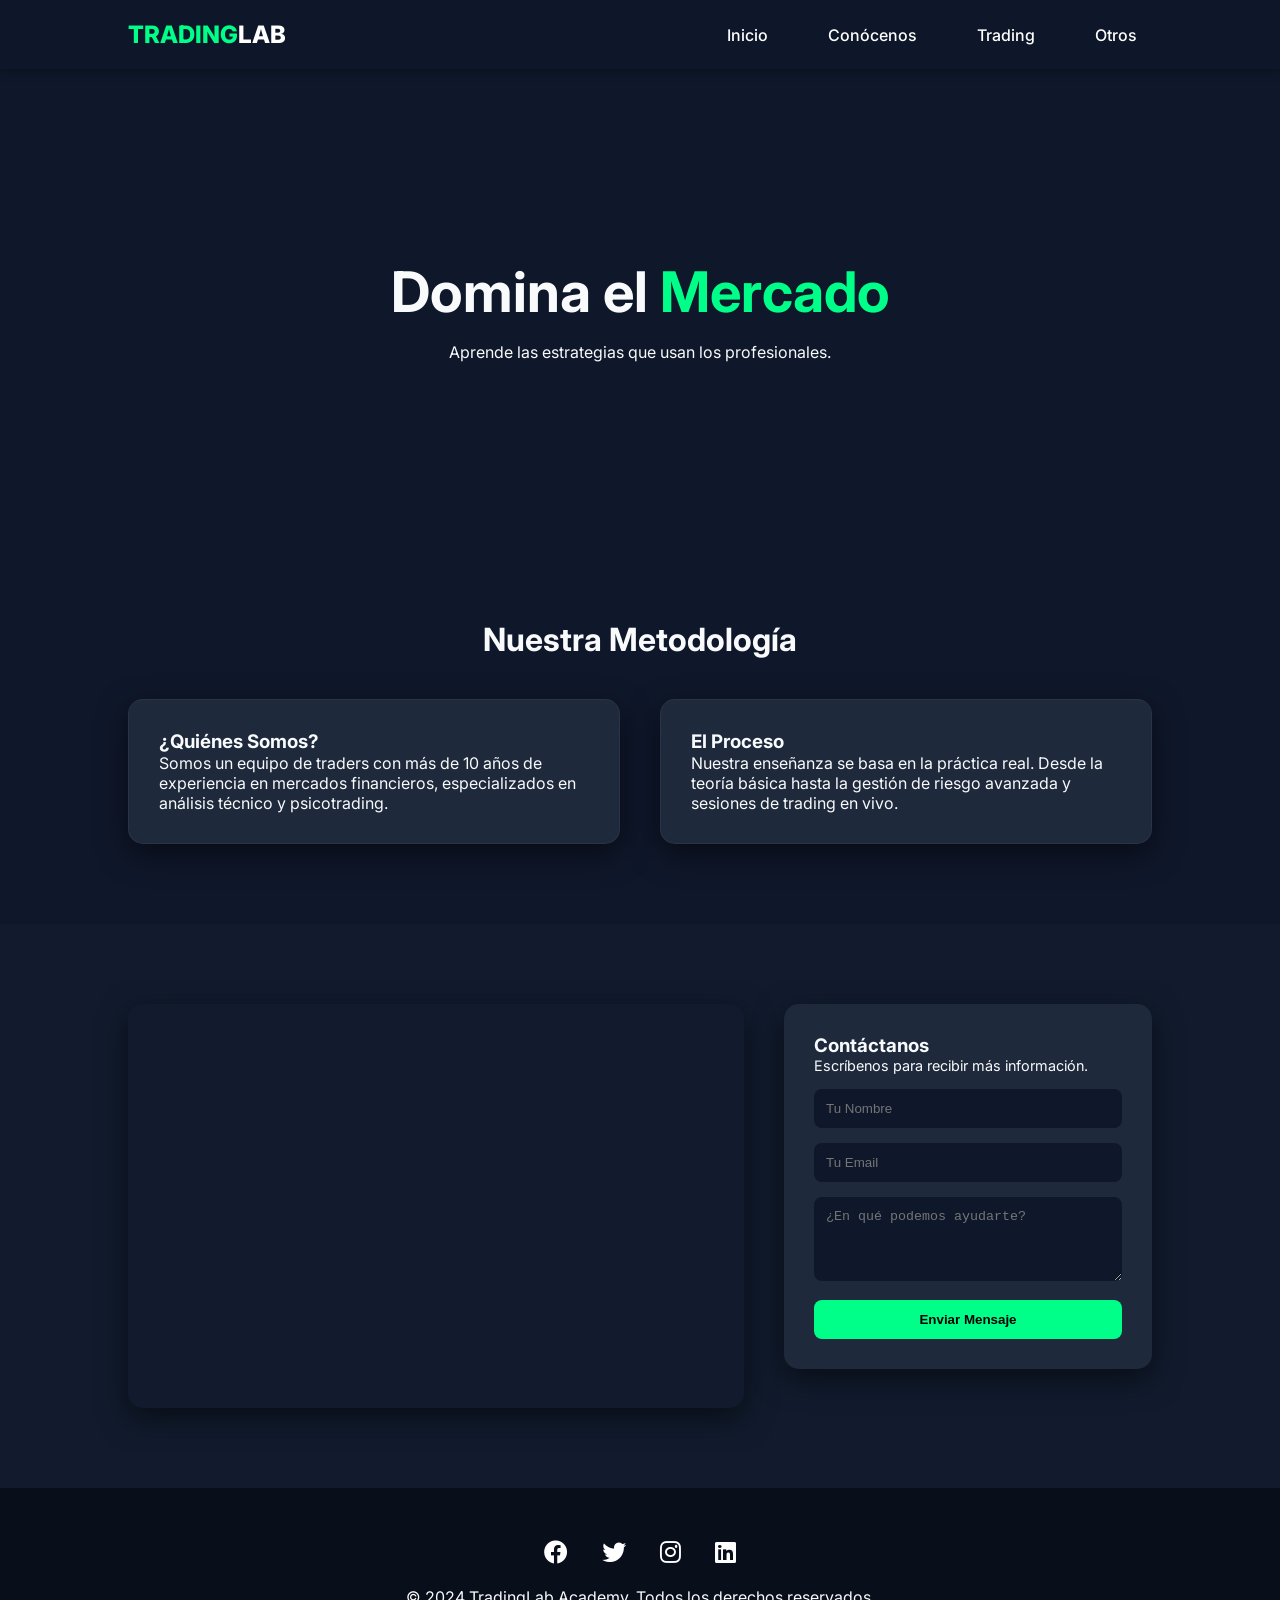
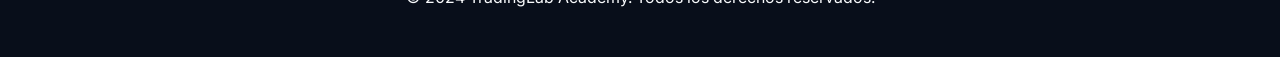
==== index.html @ badf07bc "Add files via upload" ====
<!DOCTYPE html>
<html lang="es">
<head>
    <meta charset="UTF-8">
    <meta name="viewport" content="width=device-width, initial-scale=1.0">
    <title>Trading Pro | Academia</title>
    <link href="https://fonts.googleapis.com/css2?family=Inter:wght@300;400;600;800&display=swap" rel="stylesheet">
    <link rel="stylesheet" href="https://cdnjs.cloudflare.com/ajax/libs/font-awesome/6.0.0/css/all.min.css">
    
    <style>
        :root {
            --primary: #00ff88; /* Verde Neón Trading */
            --bg-dark: #0f172a;
            --card-bg: #1e293b;
            --text-light: #f8fafc;
            --shadow: 0 10px 30px rgba(0, 0, 0, 0.5);
        }

        * { margin: 0; padding: 0; box-sizing: border-box; }
        body { font-family: 'Inter', sans-serif; background-color: var(--bg-dark); color: var(--text-light); scroll-behavior: smooth; }

        /* --- NAVEGACIÓN --- */
        nav {
            display: flex;
            justify-content: space-between;
            align-items: center;
            padding: 20px 10%;
            background: rgba(15, 23, 42, 0.95);
            position: fixed;
            width: 100%;
            top: 0;
            z-index: 1000;
            box-shadow: 0 2px 10px rgba(0,0,0,0.3);
        }
        .logo { font-size: 1.5rem; font-weight: 800; color: var(--primary); }
        .nav-links { list-style: none; display: flex; }
        .nav-links li { margin-left: 30px; }
        .nav-links a { 
            text-decoration: none; color: white; font-weight: 500; 
            transition: 0.3s; padding: 8px 15px; border-radius: 5px;
        }
        .nav-links a:hover { background: var(--primary); color: #000; }

        /* --- SECCIÓN HERO / INICIO --- */
        #inicio {
            height: 60vh;
            display: flex;
            flex-direction: column;
            justify-content: center;
            align-items: center;
            text-align: center;
            padding-top: 80px;
        }
        h1 { font-size: 3.5rem; margin-bottom: 1rem; }
        .highlight { color: var(--primary); }

        /* --- SECCIÓN CONÓCENOS --- */
        #conocenos { padding: 80px 10%; }
        .section-title { text-align: center; margin-bottom: 40px; font-size: 2rem; }
        .grid-conocenos {
            display: grid;
            grid-template-columns: 1fr 1fr;
            gap: 40px;
        }
        .card {
            background: var(--card-bg);
            padding: 30px;
            border-radius: 15px;
            box-shadow: var(--shadow);
            border: 1px solid rgba(255,255,255,0.05);
        }

        /* --- SECCIÓN TRADING (VIDEO + FORM) --- */
        #trading {
            padding: 80px 10%;
            background: #111b2d;
            display: flex;
            gap: 40px;
            align-items: flex-start;
        }
        .video-container { flex: 2; border-radius: 15px; overflow: hidden; box-shadow: var(--shadow); }
        .video-container iframe { width: 100%; height: 400px; border: none; }

        .form-container {
            flex: 1;
            background: var(--card-bg);
            padding: 30px;
            border-radius: 15px;
            box-shadow: var(--shadow);
        }
        .form-container input, .form-container textarea {
            width: 100%;
            padding: 12px;
            margin-bottom: 15px;
            border-radius: 8px;
            border: none;
            background: #0f172a;
            color: white;
        }
        .form-container button {
            width: 100%;
            padding: 12px;
            background: var(--primary);
            border: none;
            border-radius: 8px;
            font-weight: bold;
            cursor: pointer;
            transition: 0.3s;
        }
        .form-container button:hover { transform: translateY(-3px); box-shadow: 0 5px 15px rgba(0, 255, 136, 0.4); }

        /* --- FOOTER --- */
        footer {
            padding: 50px 10%;
            text-align: center;
            background: #080e1a;
        }
        .social-icons { margin-bottom: 20px; }
        .social-icons a {
            color: white;
            font-size: 1.5rem;
            margin: 0 15px;
            transition: 0.3s;
        }
        .social-icons a:hover { color: var(--primary); }
    </style>
</head>
<body>

    <nav>
        <div class="logo">TRADING<span style="color:white">LAB</span></div>
        <ul class="nav-links">
            <li><a href="#inicio">Inicio</a></li>
            <li><a href="#conocenos">Conócenos</a></li>
            <li><a href="trading.html">Trading</a></li>
            <li><a href="#">Otros</a></li>
        </ul>
    </nav>

    <section id="inicio">
        <h1>Domina el <span class="highlight">Mercado</span></h1>
        <p>Aprende las estrategias que usan los profesionales.</p>
    </section>

    <section id="conocenos">
        <h2 class="section-title">Nuestra Metodología</h2>
        <div class="grid-conocenos">
            <div class="card">
                <h3>¿Quiénes Somos?</h3>
                <p>Somos un equipo de traders con más de 10 años de experiencia en mercados financieros, especializados en análisis técnico y psicotrading.</p>
            </div>
            <div class="card">
                <h3>El Proceso</h3>
                <p>Nuestra enseñanza se basa en la práctica real. Desde la teoría básica hasta la gestión de riesgo avanzada y sesiones de trading en vivo.</p>
            </div>
        </div>
    </section>

    <section id="trading">
        <div class="video-container">
            <iframe src="https://www.youtube.com/embed/dQw4w9WgXcQ" title="YouTube video player" allowfullscreen></iframe>
        </div>

        <div class="form-container">
            <h3>Contáctanos</h3>
            <p style="margin-bottom: 15px; font-size: 0.9rem;">Escríbenos para recibir más información.</p>
            <form action="https://formspree.io/f/TU_ID_DE_FORMSPREE" method="POST">
                <input type="text" name="name" placeholder="Tu Nombre" required>
                <input type="email" name="email" placeholder="Tu Email" required>
                <textarea name="message" rows="4" placeholder="¿En qué podemos ayudarte?"></textarea>
                <button type="submit">Enviar Mensaje</button>
            </form>
        </div>
    </section>

    <footer>
        <div class="social-icons">
            <a href="https://facebook.com" target="_blank"><i class="fab fa-facebook"></i></a>
            <a href="https://twitter.com" target="_blank"><i class="fab fa-twitter"></i></a>
            <a href="https://instagram.com" target="_blank"><i class="fab fa-instagram"></i></a>
            <a href="https://linkedin.com" target="_blank"><i class="fab fa-linkedin"></i></a>
        </div>
        <p>&copy; 2024 TradingLab Academy. Todos los derechos reservados.</p>
    </footer>

</body>
</html>
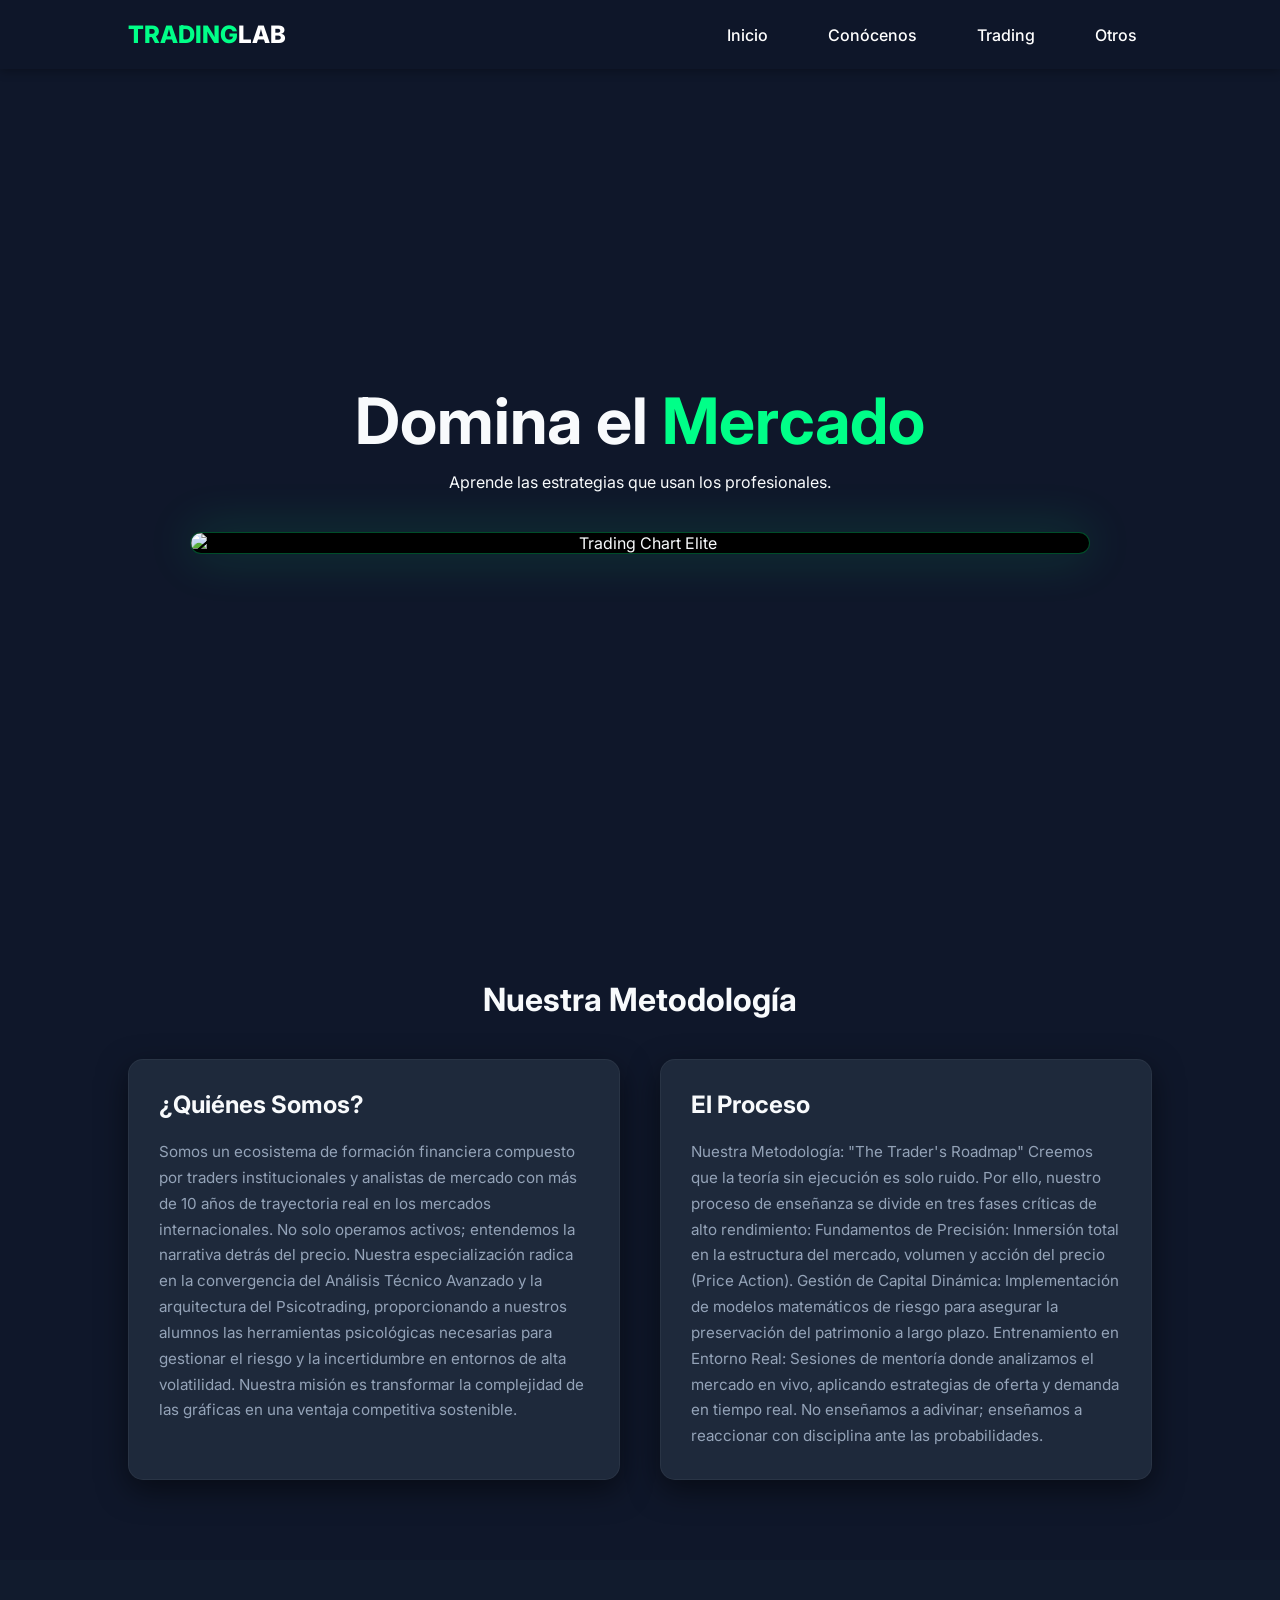
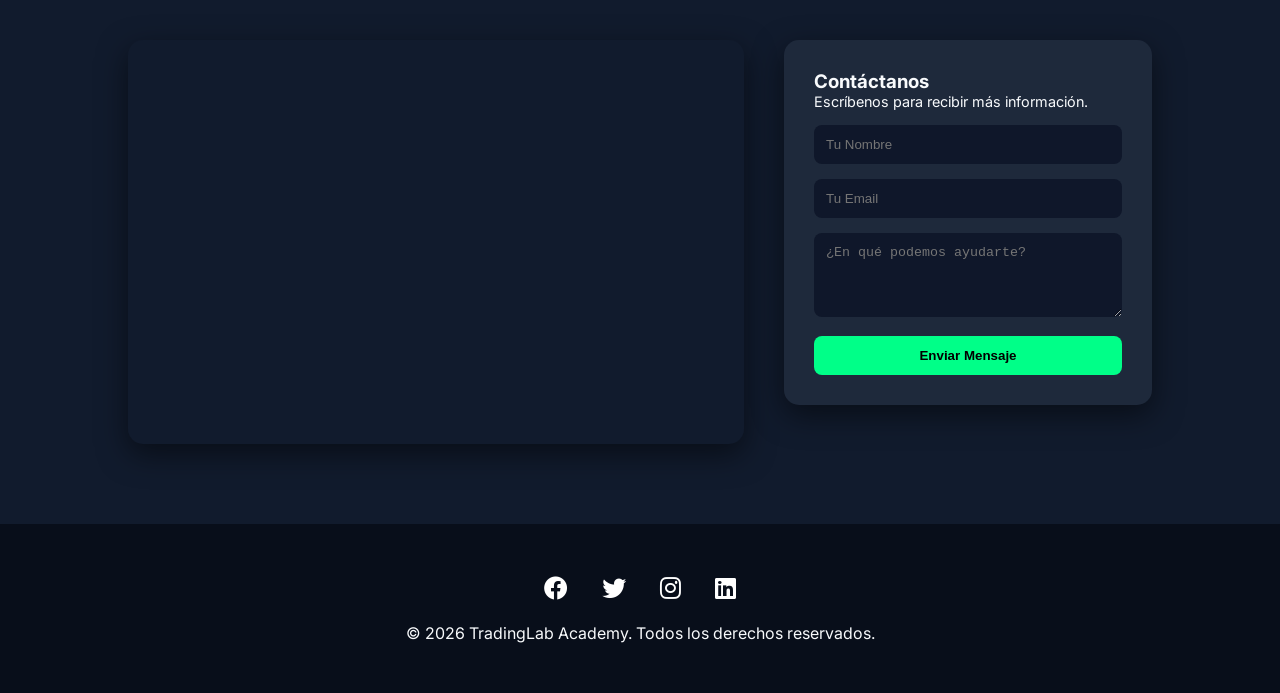
==== commit 4ee7aa8d: "prueba 2" ====
--- a/index.html
+++ b/index.html
@@ -109,6 +109,14 @@
         }
         .form-container button:hover { transform: translateY(-3px); box-shadow: 0 5px 15px rgba(0, 255, 136, 0.4); }
 
+        .card:hover {
+            border-color: var(--primary);
+            transform: translateY(-10px);
+        }
+        .card:hover h3 { color: var(--primary); transition: 0.3s; }
+        .card h3 { margin-bottom: 20px; font-size: 1.5rem; }
+        .card p { font-size: 0.95rem; line-height: 1.7; color: #94a3b8; }
+
         /* --- FOOTER --- */
         footer {
             padding: 50px 10%;
@@ -122,6 +130,46 @@
             margin: 0 15px;
             transition: 0.3s;
         }
+
+      /* --- SECCIÓN HERO / INICIO --- */
+#inicio {
+    min-height: 100vh; /* Permite que la sección crezca si el contenido es grande */
+    display: flex;
+    flex-direction: column;
+    justify-content: center;
+    align-items: center;
+    text-align: center;
+    padding: 120px 10% 80px; /* Aumentamos el padding inferior para que no se corte */
+}
+
+h1 { 
+    font-size: clamp(2.5rem, 8vw, 4rem); /* Tamaño fluido para que no rompa en móviles */
+    margin-bottom: 1rem; 
+    line-height: 1.1; 
+}
+
+/* Contenedor de la imagen corregido */
+.hero-img-container {
+    width: 100%;
+    max-width: 900px;
+    margin: 40px auto 0; /* Centrado con margen arriba */
+    border-radius: 20px;
+    overflow: hidden; 
+    box-shadow: 0 0 50px rgba(0, 255, 136, 0.2);
+    border: 1px solid rgba(0, 255, 136, 0.3);
+    background-color: #000;
+}
+
+.hero-img {
+    width: 100%;
+    height: auto; /* Mantiene la proporción real sin estirar */
+    display: block;
+    transition: transform 0.5s ease;
+}
+
+.hero-img-container:hover .hero-img {
+    transform: scale(1.05);
+}
         .social-icons a:hover { color: var(--primary); }
     </style>
 </head>
@@ -140,6 +188,9 @@
     <section id="inicio">
         <h1>Domina el <span class="highlight">Mercado</span></h1>
         <p>Aprende las estrategias que usan los profesionales.</p>
+        <div class="hero-img-container">
+            <img src="https://img.pikbest.com/ai/illus_our/20230427/a374ccc763d521f967cd4d9b14fd9e8c.jpg!w700wp" alt="Trading Chart Elite" class="hero-img">
+        </div>
     </section>
 
     <section id="conocenos">
@@ -147,18 +198,30 @@
         <div class="grid-conocenos">
             <div class="card">
                 <h3>¿Quiénes Somos?</h3>
-                <p>Somos un equipo de traders con más de 10 años de experiencia en mercados financieros, especializados en análisis técnico y psicotrading.</p>
+                <p>Somos un ecosistema de formación financiera compuesto por traders institucionales y analistas de mercado con más de 10 años de trayectoria real en los mercados internacionales. No solo operamos activos; entendemos la narrativa detrás del precio.
+
+                Nuestra especialización radica en la convergencia del Análisis Técnico Avanzado y la arquitectura del Psicotrading, proporcionando a nuestros alumnos las herramientas psicológicas necesarias para gestionar el riesgo y la incertidumbre en entornos de alta volatilidad. Nuestra misión es transformar la complejidad de las gráficas en una ventaja competitiva sostenible.</p>
             </div>
             <div class="card">
                 <h3>El Proceso</h3>
-                <p>Nuestra enseñanza se basa en la práctica real. Desde la teoría básica hasta la gestión de riesgo avanzada y sesiones de trading en vivo.</p>
+                <p>Nuestra Metodología: "The Trader's Roadmap"
+
+                    Creemos que la teoría sin ejecución es solo ruido. Por ello, nuestro proceso de enseñanza se divide en tres fases críticas de alto rendimiento:
+
+                    Fundamentos de Precisión: Inmersión total en la estructura del mercado, volumen y acción del precio (Price Action).
+
+                    Gestión de Capital Dinámica: Implementación de modelos matemáticos de riesgo para asegurar la preservación del patrimonio a largo plazo.
+
+                    Entrenamiento en Entorno Real: Sesiones de mentoría donde analizamos el mercado en vivo, aplicando estrategias de oferta y demanda en tiempo real.
+
+                    No enseñamos a adivinar; enseñamos a reaccionar con disciplina ante las probabilidades.</p>
             </div>
         </div>
     </section>
 
     <section id="trading">
         <div class="video-container">
-            <iframe src="https://www.youtube.com/embed/dQw4w9WgXcQ" title="YouTube video player" allowfullscreen></iframe>
+            <iframe src="https://www.youtube.com/embed/P3AIFPLKO5w?si=NFJK7uIKpplyopya" title="YouTube video player" allowfullscreen></iframe>
         </div>
 
         <div class="form-container">
@@ -180,7 +243,7 @@
             <a href="https://instagram.com" target="_blank"><i class="fab fa-instagram"></i></a>
             <a href="https://linkedin.com" target="_blank"><i class="fab fa-linkedin"></i></a>
         </div>
-        <p>&copy; 2024 TradingLab Academy. Todos los derechos reservados.</p>
+        <p>&copy; 2026 TradingLab Academy. Todos los derechos reservados.</p>
     </footer>
 
 </body>
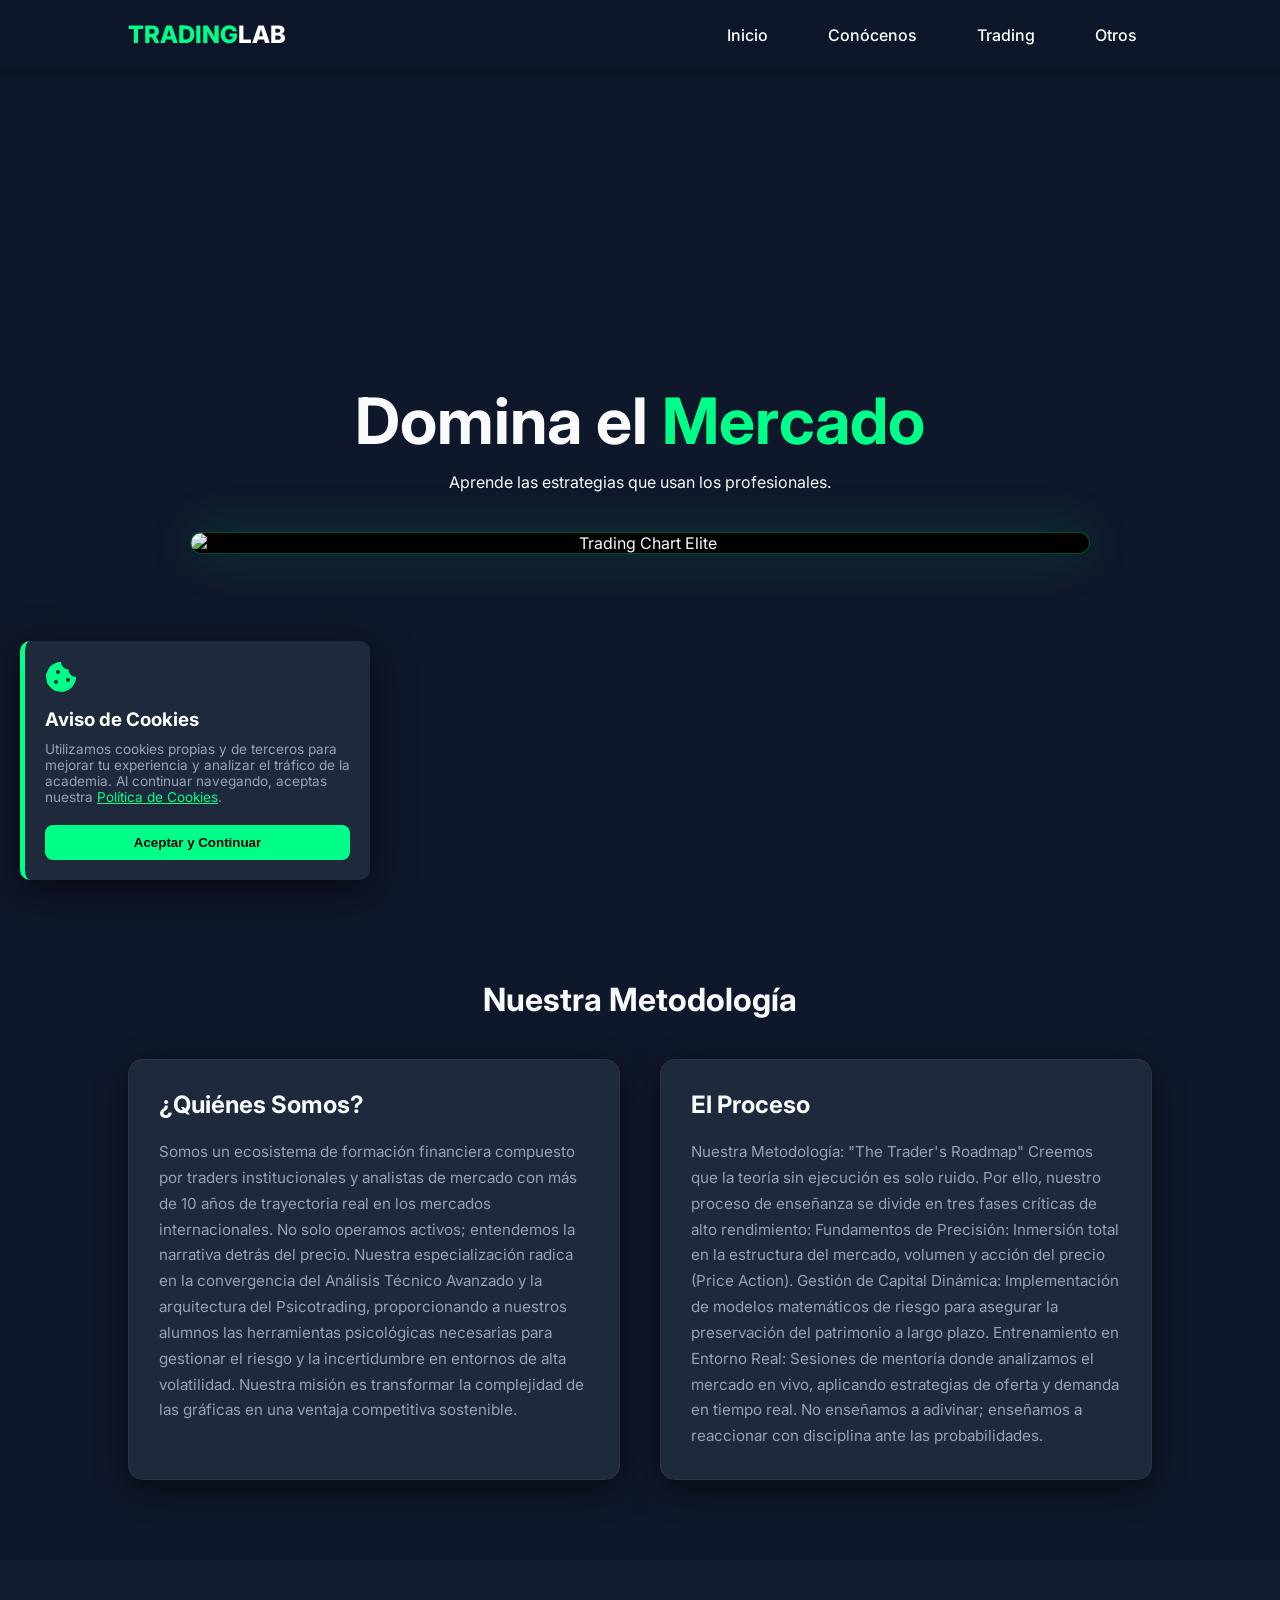
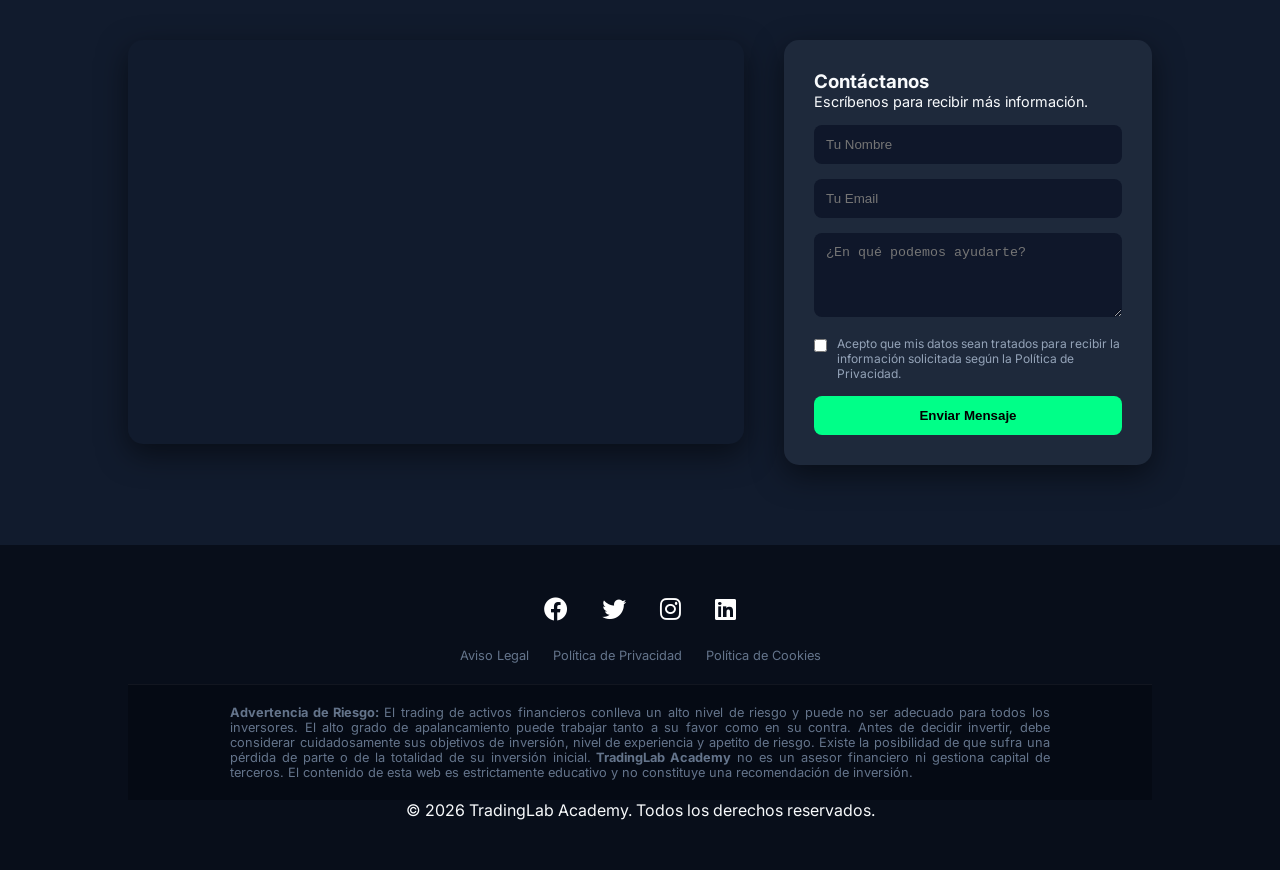
==== commit 296c1b39: "Cambios para que sea legal etc se añadio pagina legal se añadio aviso, se añadio mensaje en el foote" ====
--- a/index.html
+++ b/index.html
@@ -227,10 +227,16 @@
         <div class="form-container">
             <h3>Contáctanos</h3>
             <p style="margin-bottom: 15px; font-size: 0.9rem;">Escríbenos para recibir más información.</p>
-            <form action="https://formspree.io/f/TU_ID_DE_FORMSPREE" method="POST">
+            <form action="https://formspree.io/f/TU_ID" method="POST">
                 <input type="text" name="name" placeholder="Tu Nombre" required>
                 <input type="email" name="email" placeholder="Tu Email" required>
                 <textarea name="message" rows="4" placeholder="¿En qué podemos ayudarte?"></textarea>
+                
+                <label style="font-size: 0.75rem; color: #94a3b8; display: flex; align-items: flex-start; gap: 10px; margin-bottom: 15px; cursor: pointer;">
+                    <input type="checkbox" required style="width: auto; margin-top: 3px;">
+                    <span>Acepto que mis datos sean tratados para recibir la información solicitada según la Política de Privacidad.</span>
+                </label>
+
                 <button type="submit">Enviar Mensaje</button>
             </form>
         </div>
@@ -243,8 +249,76 @@
             <a href="https://instagram.com" target="_blank"><i class="fab fa-instagram"></i></a>
             <a href="https://linkedin.com" target="_blank"><i class="fab fa-linkedin"></i></a>
         </div>
+        <div style="margin-bottom: 20px;">
+            <a href="legal.html" style="color: #64748b; text-decoration: none; font-size: 0.8rem; margin: 0 10px;">Aviso Legal</a>
+            <a href="legal.html" style="color: #64748b; text-decoration: none; font-size: 0.8rem; margin: 0 10px;">Política de Privacidad</a>
+            <a href="legal.html" style="color: #64748b; text-decoration: none; font-size: 0.8rem; margin: 0 10px;">Política de Cookies</a>
+        </div>
+        <div class="risk-disclaimer" style="padding: 20px 10%; background: #050a14; color: #64748b; font-size: 0.8rem; text-align: justify; border-top: 1px solid rgba(255,255,255,0.05);">
+            <p><strong>Advertencia de Riesgo:</strong> El trading de activos financieros conlleva un alto nivel de riesgo y puede no ser adecuado para todos los inversores. El alto grado de apalancamiento puede trabajar tanto a su favor como en su contra. Antes de decidir invertir, debe considerar cuidadosamente sus objetivos de inversión, nivel de experiencia y apetito de riesgo. Existe la posibilidad de que sufra una pérdida de parte o de la totalidad de su inversión inicial. <strong>TradingLab Academy</strong> no es un asesor financiero ni gestiona capital de terceros. El contenido de esta web es estrictamente educativo y no constituye una recomendación de inversión.</p>
+        </div>
         <p>&copy; 2026 TradingLab Academy. Todos los derechos reservados.</p>
     </footer>
 
+    <div id="cookie-banner" class="cookie-overlay">
+        <div class="cookie-content">
+            <i class="fas fa-cookie-bite" style="color: var(--primary); font-size: 2rem; margin-bottom: 15px;"></i>
+            <h3>Aviso de Cookies</h3>
+            <p>Utilizamos cookies propias y de terceros para mejorar tu experiencia y analizar el tráfico de la academia. Al continuar navegando, aceptas nuestra <a href="legal.html" style="color: var(--primary);">Política de Cookies</a>.</p>
+            <button onclick="acceptCookies()" class="cookie-btn">Aceptar y Continuar</button>
+        </div>
+    </div>
+
+<style>
+    /* pantalla mas pequeña en movil */
+    .cookie-overlay {
+        position: fixed;
+        bottom: 20px;
+        left: 20px;
+        background: var(--card-bg);
+        border-left: 5px solid var(--primary); /* Una línea verde elegante a la izquierda */
+        border-radius: 10px;
+        padding: 20px;
+        z-index: 9999;
+        display: none;
+        box-shadow: 0 10px 40px rgba(0,0,0,0.6);
+        max-width: 350px; /* Un poco más estrecho para que sea discreto */
+    }
+    .cookie-content h3 { margin-bottom: 10px; color: white; }
+    .cookie-content p { font-size: 0.85rem; color: #94a3b8; margin-bottom: 20px; }
+    .cookie-btn {
+        background: var(--primary);
+        color: #000;
+        border: none;
+        padding: 10px 20px;
+        border-radius: 8px;
+        font-weight: bold;
+        cursor: pointer;
+        width: 100%;
+        transition: 0.3s;
+    }
+    .cookie-btn:hover { transform: scale(1.02); background: #fff; }
+
+    /* Para que se vea bien en móviles */
+    @media (max-width: 768px) {
+        .cookie-overlay { left: 10px; right: 10px; bottom: 10px; }
+    }
+</style>
+
+<script>
+    function acceptCookies() {
+        // Guarda la decisión en el almacenamiento local del navegador
+        localStorage.setItem('cookiesAceptadas', 'true');
+        // Oculta el banner
+        document.getElementById('cookie-banner').style.display = 'none';
+    }
+
+    // Al cargar la página, comprueba si ya las aceptó anteriormente
+    window.onload = function() {
+        if (!localStorage.getItem('cookiesAceptadas')) {
+            document.getElementById('cookie-banner').style.display = 'block';
+        }
+    }
+</script>
 </body>
 </html>
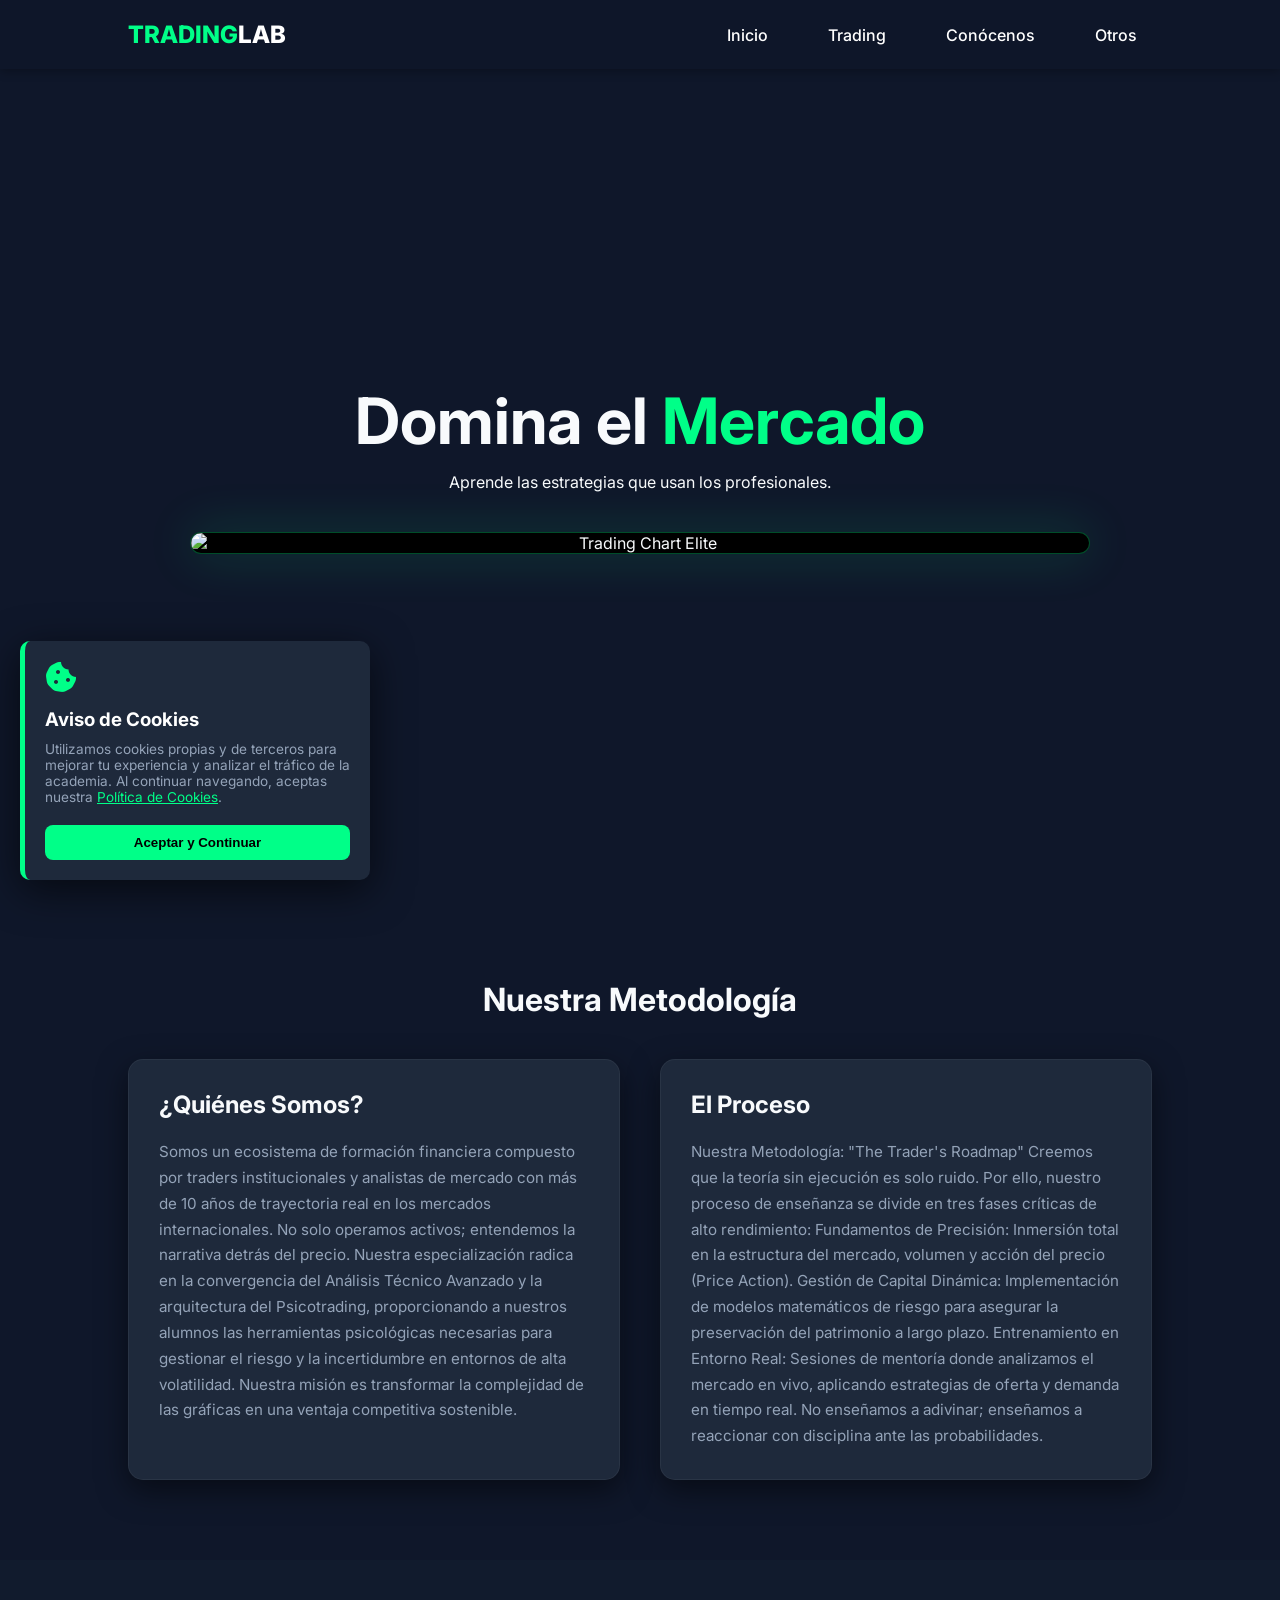
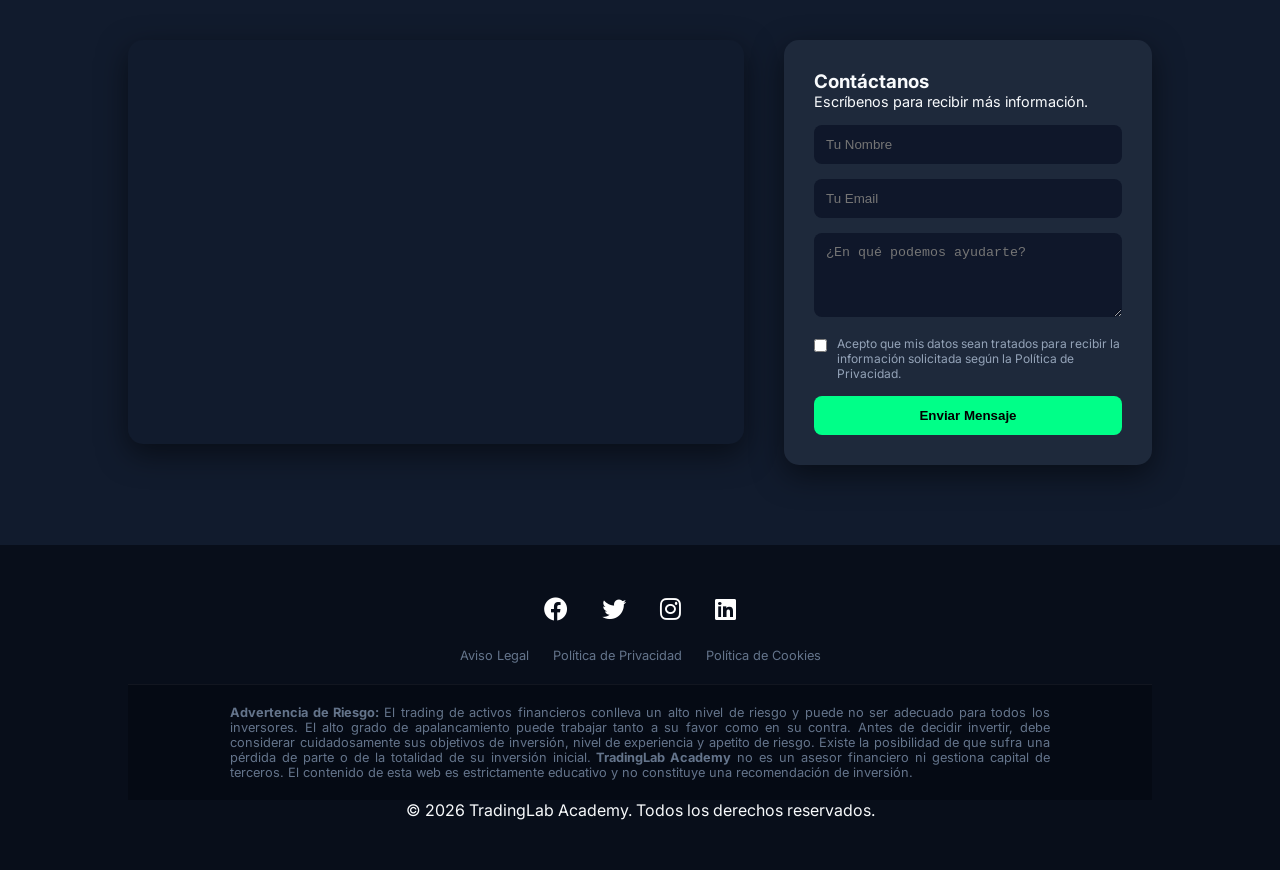
==== commit 33ea60de: "Add files via upload" ====
--- a/index.html
+++ b/index.html
@@ -179,8 +179,8 @@
         <div class="logo">TRADING<span style="color:white">LAB</span></div>
         <ul class="nav-links">
             <li><a href="#inicio">Inicio</a></li>
+            <li><a href="trading.html">Trading</a></li>
             <li><a href="#conocenos">Conócenos</a></li>
-            <li><a href="trading.html">Trading</a></li>
             <li><a href="#">Otros</a></li>
         </ul>
     </nav>
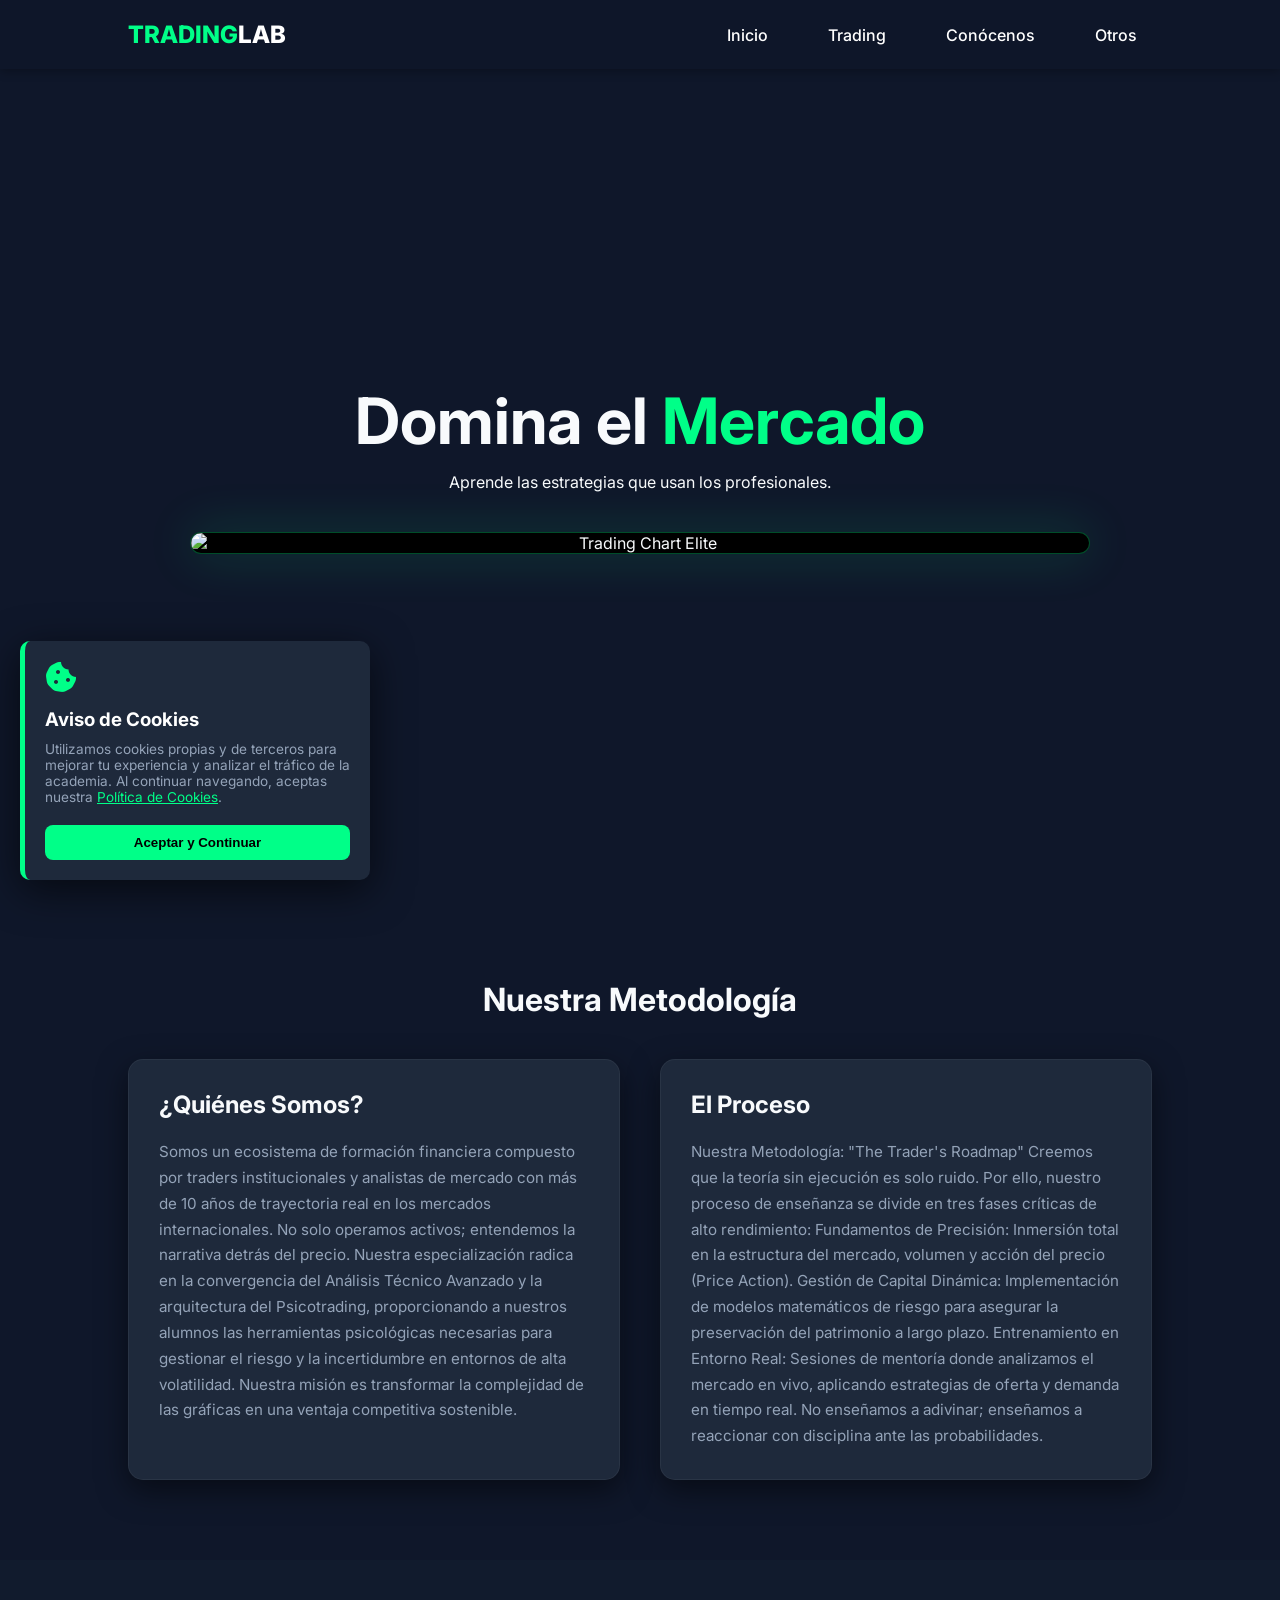
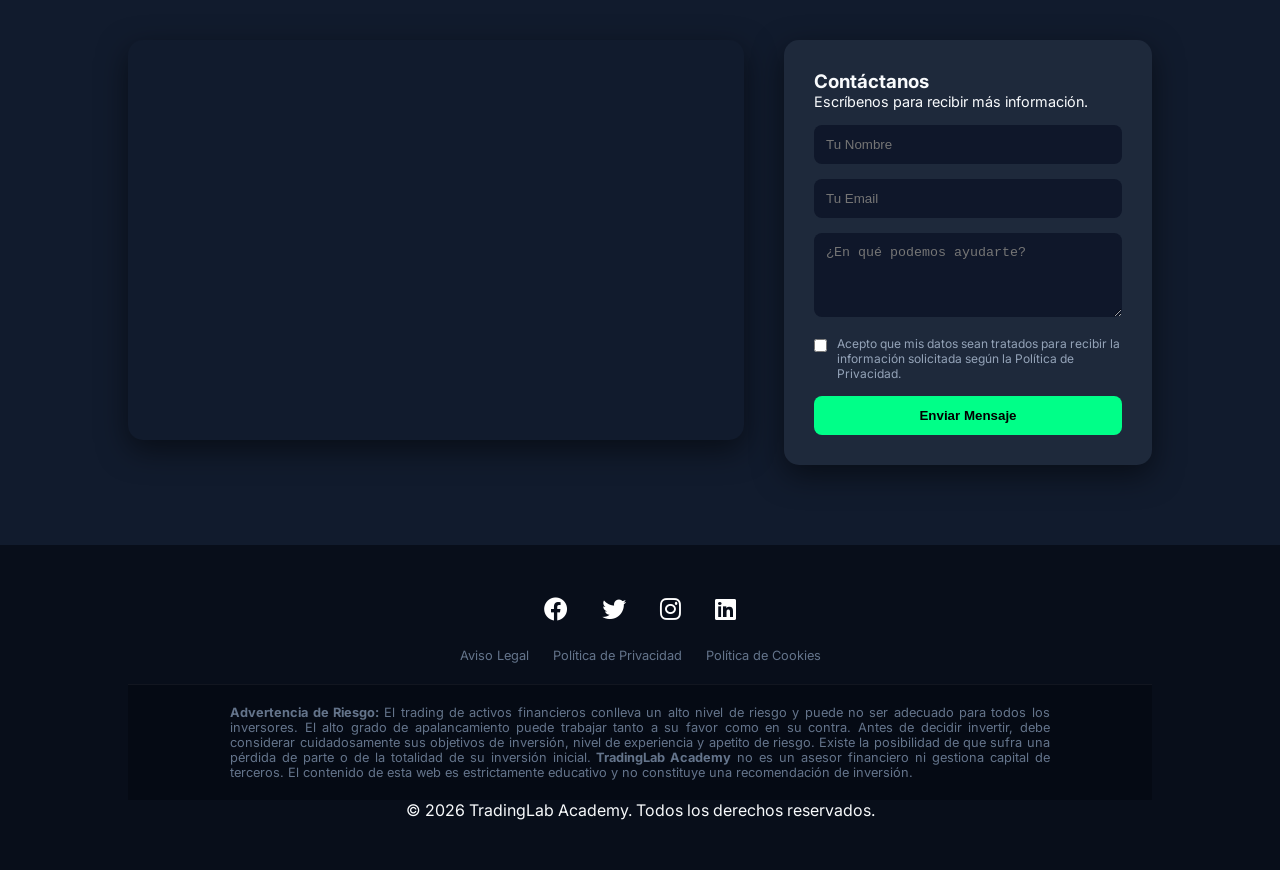
==== commit daa95165: "Add files via upload" ====
--- a/index.html
+++ b/index.html
@@ -109,6 +109,36 @@
         }
         .form-container button:hover { transform: translateY(-3px); box-shadow: 0 5px 15px rgba(0, 255, 136, 0.4); }
 
+        /* Ajuste para móviles: Invertir orden y centrar */
+        @media (max-width: 768px) {
+            #trading {
+                flex-direction: column-reverse; /* ESTA ES LA MAGIA: Formulario arriba, Video abajo */
+                padding: 40px 5%;
+                gap: 30px;
+            }
+            
+            .video-container, .form-container {
+                width: 100%; /* Asegura que ocupen todo el ancho en móvil */
+            }
+
+            .grid-conocenos {
+                grid-template-columns: 1fr; /* Una sola columna en móvil para las tarjetas */
+            }
+
+            h1 { font-size: 2.5rem; } /* Título un poco más pequeño en móvil */
+        }
+
+        .video-container { flex: 2; border-radius: 15px; overflow: hidden; box-shadow: var(--shadow); }
+        .video-container iframe { width: 100%; aspect-ratio: 16/9; border: none; display: block; }
+
+        .form-container {
+            flex: 1;
+            background: var(--card-bg);
+            padding: 30px;
+            border-radius: 15px;
+            box-shadow: var(--shadow);
+        }
+
         .card:hover {
             border-color: var(--primary);
             transform: translateY(-10px);
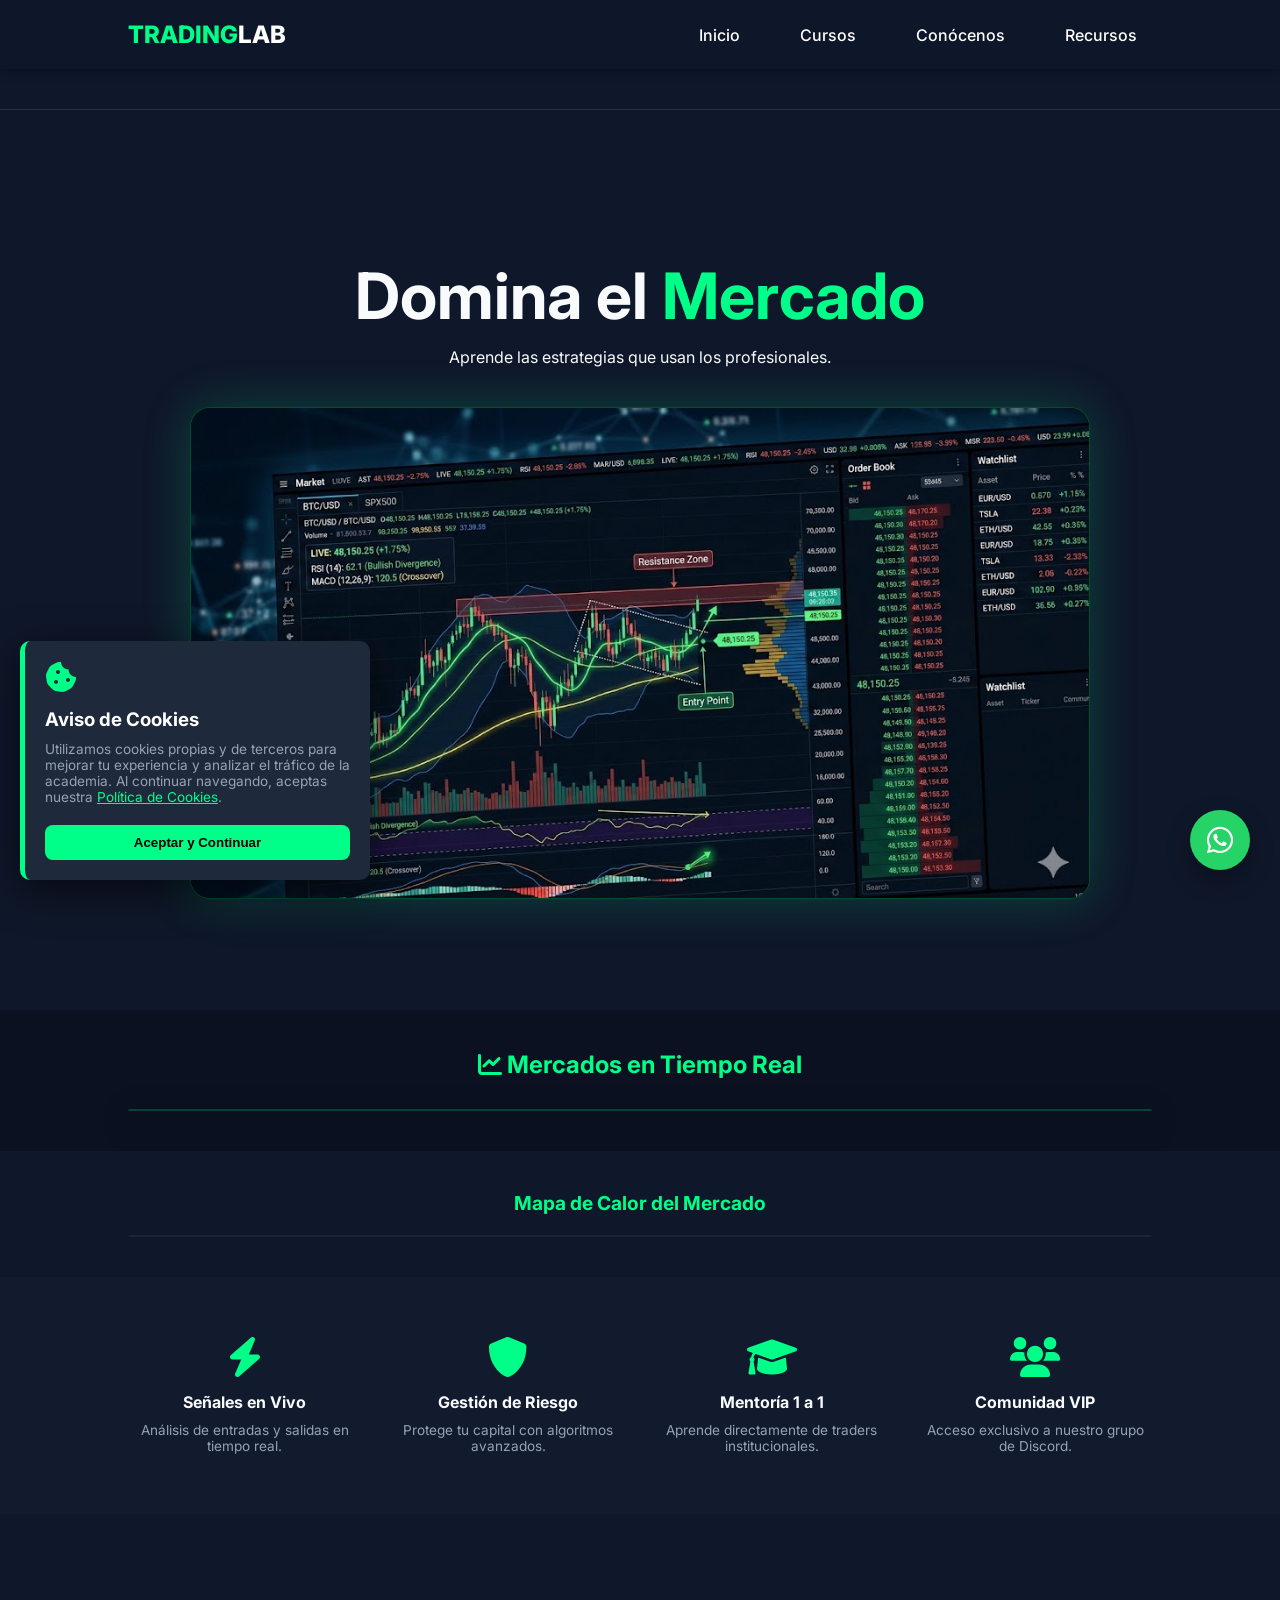
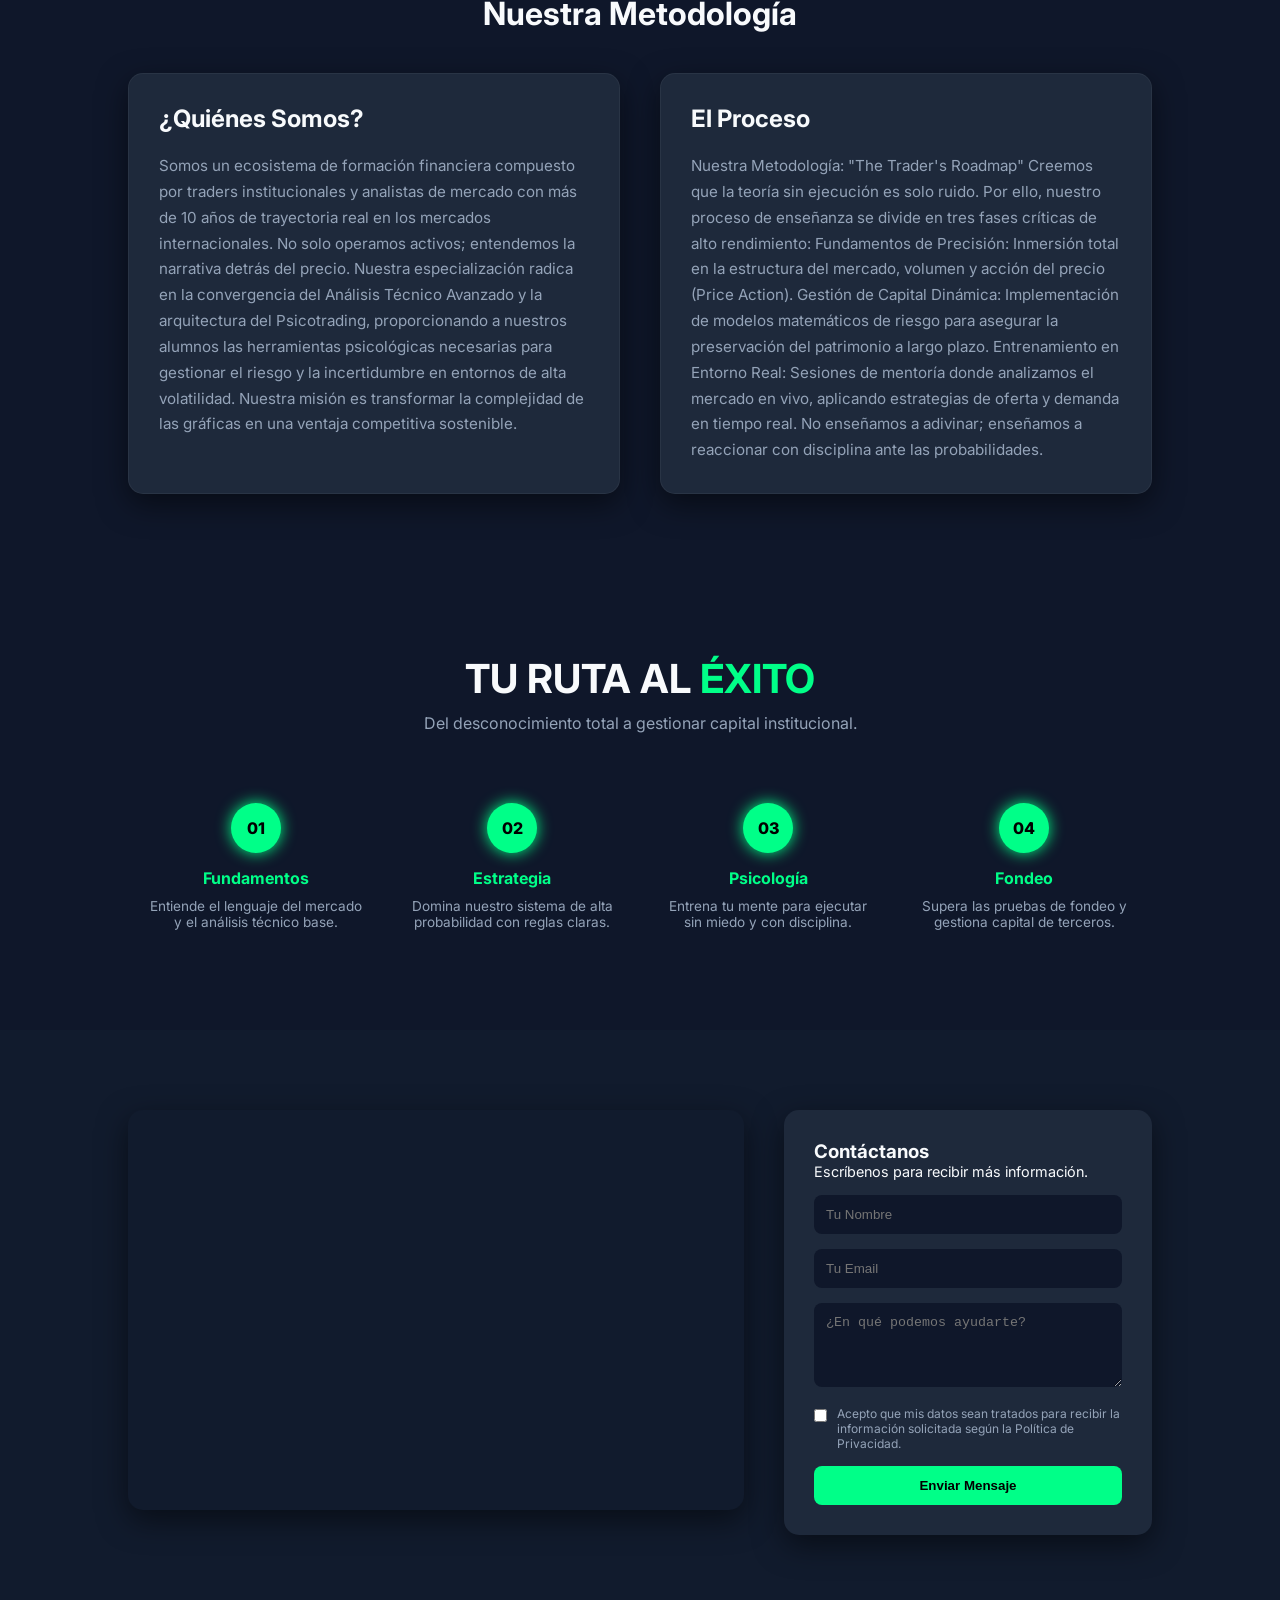
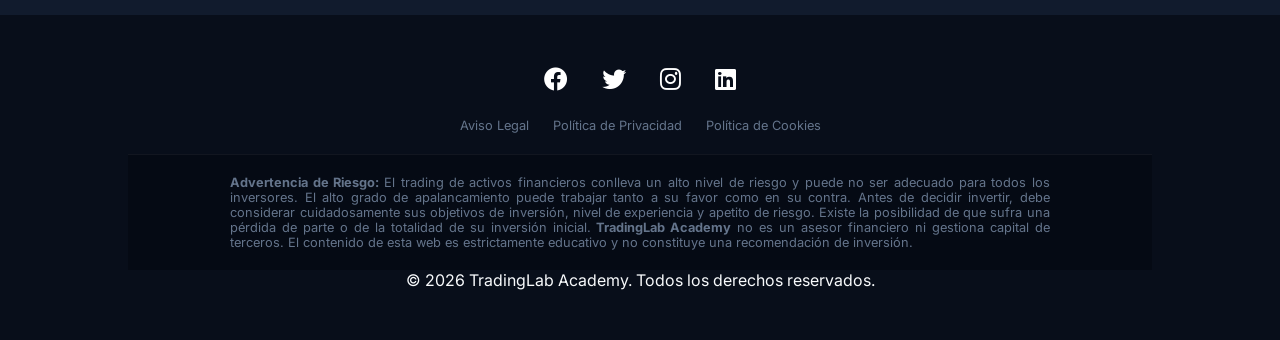
==== commit 773195a8: "Mejoras Añadido nueva pagina, mas elementos, activos, mejora general de como se ve en movil etc." ====
--- a/index.html
+++ b/index.html
@@ -201,6 +201,48 @@
     transform: scale(1.05);
 }
         .social-icons a:hover { color: var(--primary); }
+
+        .roadmap-container {
+    display: flex;
+    justify-content: space-between;
+    position: relative;
+    margin-top: 50px;
+}
+.roadmap-step {
+    text-align: center;
+    flex: 1;
+    position: relative;
+    padding: 20px;
+}
+.step-number {
+    width: 50px;
+    height: 50px;
+    background: var(--primary);
+    color: #000;
+    border-radius: 50%;
+    display: flex;
+    align-items: center;
+    justify-content: center;
+    font-weight: 800;
+    margin: 0 auto 15px;
+    box-shadow: 0 0 15px var(--primary);
+}
+.roadmap-step::after {
+    content: '';
+    position: absolute;
+    top: 45px;
+    left: 50%;
+    width: 100%;
+    height: 2px;
+    background: rgba(0, 255, 136, 0.2);
+    z-index: -1;
+}
+.roadmap-step:last-child::after { display: none; }
+
+@media (max-width: 768px) {
+    .roadmap-container { flex-direction: column; gap: 30px; }
+    .roadmap-step::after { display: none; }
+}
     </style>
 </head>
 <body>
@@ -209,19 +251,125 @@
         <div class="logo">TRADING<span style="color:white">LAB</span></div>
         <ul class="nav-links">
             <li><a href="#inicio">Inicio</a></li>
-            <li><a href="trading.html">Trading</a></li>
+            <li><a href="trading.html">Cursos</a></li>
             <li><a href="#conocenos">Conócenos</a></li>
-            <li><a href="#">Otros</a></li>
+            <li><a href="recursos.html">Recursos</a></li>
         </ul>
     </nav>
+    <div style="height: 40px; background: #0f172a; border-bottom: 1px solid rgba(255,255,255,0.1); margin-top: 70px;">
+    <script type="text/javascript" src="https://s3.tradingview.com/external-embedding/embed-widget-ticker-tape.js" async>
+    {
+      "symbols": [
+        {"proName": "FOREXCOM:SPX500", "title": "S&P 500"},
+        {"proName": "FOREXCOM:NSXUSD", "title": "Nasdaq 100"},
+        {"proName": "FX_IDC:EURUSD", "title": "EUR/USD"},
+        {"proName": "BITSTAMP:BTCUSD", "title": "BTC/USD"},
+        {"proName": "BITSTAMP:ETHUSD", "title": "ETH/USD"}
+      ],
+      "showSymbolLogo": true,
+      "colorTheme": "dark",
+      "isTransparent": false,
+      "displayMode": "adaptive",
+      "locale": "es"
+    }
+    </script>
+</div>
 
     <section id="inicio">
         <h1>Domina el <span class="highlight">Mercado</span></h1>
         <p>Aprende las estrategias que usan los profesionales.</p>
         <div class="hero-img-container">
-            <img src="https://img.pikbest.com/ai/illus_our/20230427/a374ccc763d521f967cd4d9b14fd9e8c.jpg!w700wp" alt="Trading Chart Elite" class="hero-img">
-        </div>
+           <img src="terminal_elite.jpg" alt="Trading Terminal Elite" class="hero-img">
+        </div>
+
     </section>
+    <section id="mercados" style="padding: 40px 10%; background: #0b1120;">
+    <div style="text-align: center; margin-bottom: 30px;">
+        <h2 style="font-size: 1.5rem; color: var(--primary);"><i class="fas fa-chart-line"></i> Mercados en Tiempo Real</h2>
+    </div>
+    
+    <div class="tradingview-widget-container" style="border-radius: 15px; overflow: hidden; border: 1px solid rgba(0, 255, 136, 0.2); box-shadow: var(--shadow);">
+        <div class="tradingview-widget-container__widget"></div>
+        <script type="text/javascript" src="https://s3.tradingview.com/external-embedding/embed-widget-market-overview.js" async>
+        {
+          "colorTheme": "dark",
+          "dateRange": "12M",
+          "showChart": true,
+          "locale": "es",
+          "width": "100%",
+          "height": "450",
+          "largeChartUrl": "",
+          "isTransparent": false,
+          "showSymbolLogo": true,
+          "showFloatingTooltip": false,
+          "tabs": [
+            {
+              "title": "Índices",
+              "symbols": [
+                { "s": "FOREXCOM:SPX500", "d": "S&P 500" },
+                { "s": "FOREXCOM:NSXUSD", "d": "Nasdaq 100" },
+                { "s": "FOREXCOM:DJI", "d": "Dow 30" },
+                { "s": "INDEX:BTCUSD", "d": "Bitcoin" }
+              ]
+            },
+            {
+              "title": "Forex",
+              "symbols": [
+                { "s": "FX:EURUSD" },
+                { "s": "FX:GBPUSD" },
+                { "s": "FX:USDJPY" },
+                { "s": "FX:AUDUSD" }
+              ]
+            }
+          ]
+        }
+        </script>
+    </div>
+</section>
+
+<section id="heatmap" style="padding: 40px 10%; background: #0f172a;">
+    <div style="text-align: center; margin-bottom: 20px;">
+        <h3 style="color: var(--primary); font-size: 1.2rem;">Mapa de Calor del Mercado</h3>
+    </div>
+    <div class="tradingview-widget-container" style="border-radius: 15px; overflow: hidden; border: 1px solid rgba(255,255,255,0.05);">
+        <div class="tradingview-widget-container__widget"></div>
+        <script type="text/javascript" src="https://s3.tradingview.com/external-embedding/embed-widget-crypto-coins-heatmap.js" async>
+        {
+          "dataSource": "AllCrypto",
+          "symbolPageUrl": "",
+          "colorTheme": "dark",
+          "hasTopBar": false,
+          "isTransparent": false,
+          "hasSymbolLogo": true,
+          "width": "100%",
+          "height": "400"
+        }
+        </script>
+    </div>
+</section>
+
+<section style="padding: 60px 10%; background: #111b2d; display: grid; grid-template-columns: repeat(auto-fit, minmax(200px, 1fr)); gap: 30px; text-align: center;">
+    <div>
+        <i class="fas fa-bolt" style="color: var(--primary); font-size: 2.5rem; margin-bottom: 15px;"></i>
+        <h4 style="margin-bottom: 10px;">Señales en Vivo</h4>
+        <p style="font-size: 0.85rem; color: #94a3b8;">Análisis de entradas y salidas en tiempo real.</p>
+    </div>
+    <div>
+        <i class="fas fa-shield-alt" style="color: var(--primary); font-size: 2.5rem; margin-bottom: 15px;"></i>
+        <h4 style="margin-bottom: 10px;">Gestión de Riesgo</h4>
+        <p style="font-size: 0.85rem; color: #94a3b8;">Protege tu capital con algoritmos avanzados.</p>
+    </div>
+    <div>
+        <i class="fas fa-graduation-cap" style="color: var(--primary); font-size: 2.5rem; margin-bottom: 15px;"></i>
+        <h4 style="margin-bottom: 10px;">Mentoría 1 a 1</h4>
+        <p style="font-size: 0.85rem; color: #94a3b8;">Aprende directamente de traders institucionales.</p>
+    </div>
+    <div>
+        <i class="fas fa-users" style="color: var(--primary); font-size: 2.5rem; margin-bottom: 15px;"></i>
+        <h4 style="margin-bottom: 10px;">Comunidad VIP</h4>
+        <p style="font-size: 0.85rem; color: #94a3b8;">Acceso exclusivo a nuestro grupo de Discord.</p>
+    </div>
+</section>
 
     <section id="conocenos">
         <h2 class="section-title">Nuestra Metodología</h2>
@@ -248,6 +396,36 @@
             </div>
         </div>
     </section>
+
+    <section style="padding: 80px 10%; background: #0f172a;">
+    <div style="text-align: center; margin-bottom: 50px;">
+        <h2 style="font-size: 2.5rem; margin-bottom: 10px;">TU RUTA AL <span style="color: var(--primary);">ÉXITO</span></h2>
+        <p style="color: #94a3b8;">Del desconocimiento total a gestionar capital institucional.</p>
+    </div>
+
+    <div class="roadmap-container">
+        <div class="roadmap-step">
+            <div class="step-number">01</div>
+            <h4 style="color: var(--primary);">Fundamentos</h4>
+            <p style="font-size: 0.85rem; color: #94a3b8; margin-top: 10px;">Entiende el lenguaje del mercado y el análisis técnico base.</p>
+        </div>
+        <div class="roadmap-step">
+            <div class="step-number">02</div>
+            <h4 style="color: var(--primary);">Estrategia</h4>
+            <p style="font-size: 0.85rem; color: #94a3b8; margin-top: 10px;">Domina nuestro sistema de alta probabilidad con reglas claras.</p>
+        </div>
+        <div class="roadmap-step">
+            <div class="step-number">03</div>
+            <h4 style="color: var(--primary);">Psicología</h4>
+            <p style="font-size: 0.85rem; color: #94a3b8; margin-top: 10px;">Entrena tu mente para ejecutar sin miedo y con disciplina.</p>
+        </div>
+        <div class="roadmap-step">
+            <div class="step-number">04</div>
+            <h4 style="color: var(--primary);">Fondeo</h4>
+            <p style="font-size: 0.85rem; color: #94a3b8; margin-top: 10px;">Supera las pruebas de fondeo y gestiona capital de terceros.</p>
+        </div>
+    </div>
+</section>
 
     <section id="trading">
         <div class="video-container">
@@ -333,6 +511,33 @@
     @media (max-width: 768px) {
         .cookie-overlay { left: 10px; right: 10px; bottom: 10px; }
     }
+
+    /* --- Ajustes específicos para que la navegación quepa en móvil --- */
+@media (max-width: 768px) {
+    nav {
+        padding: 10px 3%; /* Menos espacio arriba y a los lados */
+    }
+
+    .logo {
+        font-size: 1.1rem; /* Logo más pequeño */
+    }
+
+    .nav-links li {
+        margin-left: 10px; /* Menos separación entre los botones */
+    }
+
+    .nav-links a {
+        padding: 5px 8px; /* Botones más compactos */
+        font-size: 0.75rem; /* Letra más pequeña para que quepan todos en una fila */
+    }
+
+    /* Reducimos también el margen del ticker tape para que no quede un hueco blanco grande */
+    div[style*="margin-top: 70px"] {
+        margin-top: 55px !important; 
+    }
+
+    /* ... aquí puedes dejar el resto de código de #trading y grid que ya tenías ... */
+}
 </style>
 
 <script>
@@ -350,5 +555,8 @@
         }
     }
 </script>
+<a href="https://wa.me/TUNUMERO" target="_blank" style="position: fixed; bottom: 30px; right: 30px; background: #25d366; color: white; border-radius: 50%; width: 60px; height: 60px; display: flex; align-items: center; justify-content: center; font-size: 30px; box-shadow: 0 10px 25px rgba(0,0,0,0.3); z-index: 1000; text-decoration: none; transition: 0.3s;">
+    <i class="fab fa-whatsapp"></i>
+</a>
 </body>
 </html>
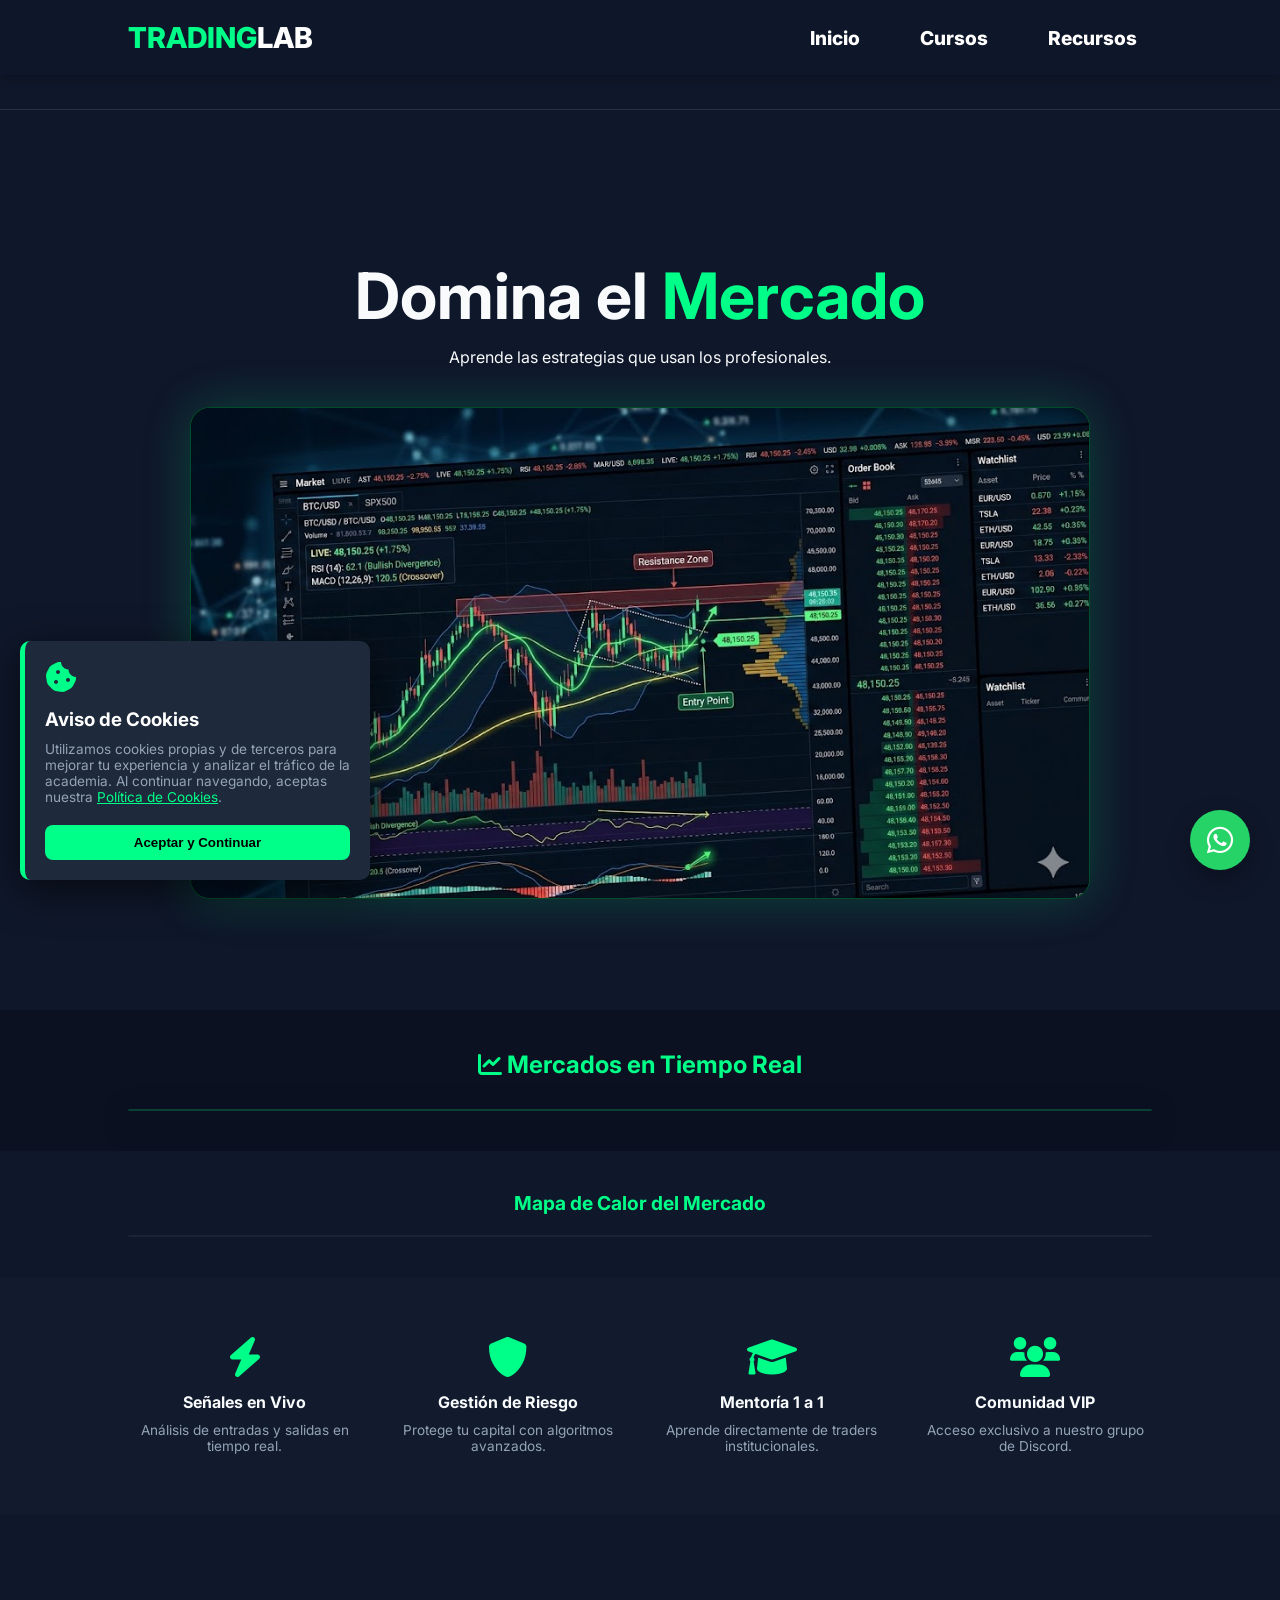
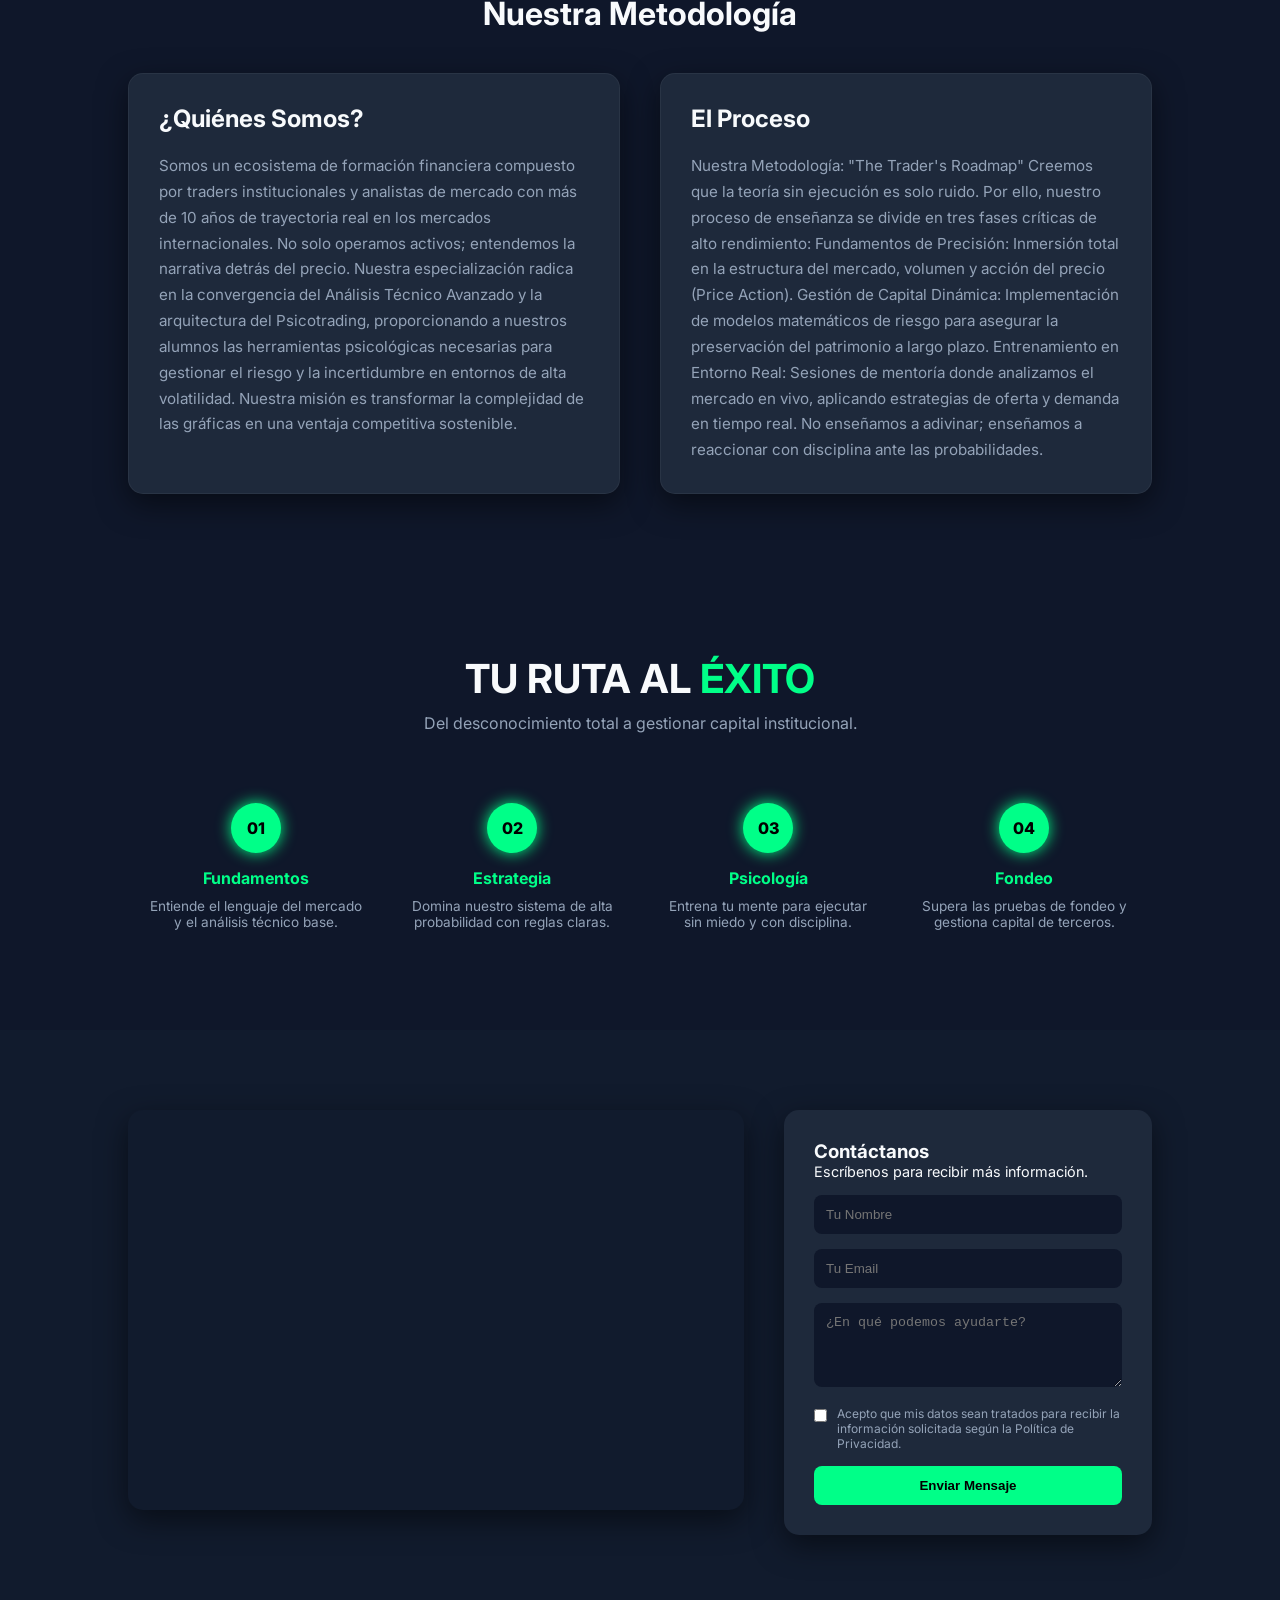
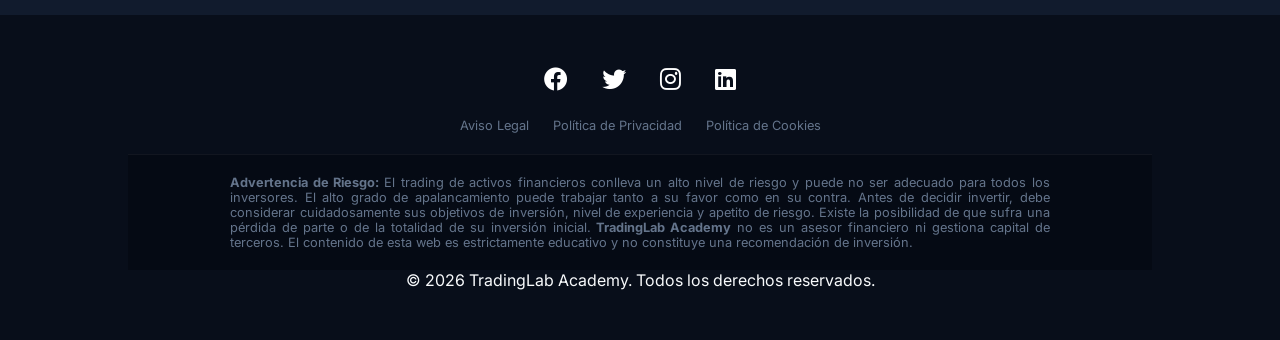
==== commit 0ccf5e5e: "mejora nav cambio tamaño para movil y para pc, para que los elementos de la barra de navegacion se v" ====
--- a/index.html
+++ b/index.html
@@ -32,12 +32,12 @@
             z-index: 1000;
             box-shadow: 0 2px 10px rgba(0,0,0,0.3);
         }
-        .logo { font-size: 1.5rem; font-weight: 800; color: var(--primary); }
+        .logo { font-size: 1.8rem; font-weight: 800; color: var(--primary); }
         .nav-links { list-style: none; display: flex; }
         .nav-links li { margin-left: 30px; }
         .nav-links a { 
-            text-decoration: none; color: white; font-weight: 500; 
-            transition: 0.3s; padding: 8px 15px; border-radius: 5px;
+            text-decoration: none; color: white; font-weight: 800; 
+            transition: 0.3s; padding: 8px 15px; border-radius: 5px; font-size: 1.2rem;
         }
         .nav-links a:hover { background: var(--primary); color: #000; }
 
@@ -126,6 +126,10 @@
             }
 
             h1 { font-size: 2.5rem; } /* Título un poco más pequeño en móvil */
+
+            .nav-links a { 
+            text-decoration: none; color: white; font-weight: 800; 
+            transition: 0.3s; padding: 8px 15px; border-radius: 5px; font-size: 1.2rem;}
         }
 
         .video-container { flex: 2; border-radius: 15px; overflow: hidden; box-shadow: var(--shadow); }
@@ -252,7 +256,7 @@
         <ul class="nav-links">
             <li><a href="#inicio">Inicio</a></li>
             <li><a href="trading.html">Cursos</a></li>
-            <li><a href="#conocenos">Conócenos</a></li>
+             <!-- <li><a href="#conocenos">Conócenos</a></li> -->
             <li><a href="recursos.html">Recursos</a></li>
         </ul>
     </nav>
@@ -519,7 +523,7 @@
     }
 
     .logo {
-        font-size: 1.1rem; /* Logo más pequeño */
+        font-size: 1.3rem; /* Logo más pequeño */
     }
 
     .nav-links li {
@@ -528,7 +532,7 @@
 
     .nav-links a {
         padding: 5px 8px; /* Botones más compactos */
-        font-size: 0.75rem; /* Letra más pequeña para que quepan todos en una fila */
+        font-size: 1rem; /* Letra más pequeña para que quepan todos en una fila */
     }
 
     /* Reducimos también el margen del ticker tape para que no quede un hueco blanco grande */
@@ -559,4 +563,5 @@
     <i class="fab fa-whatsapp"></i>
 </a>
 </body>
+
 </html>
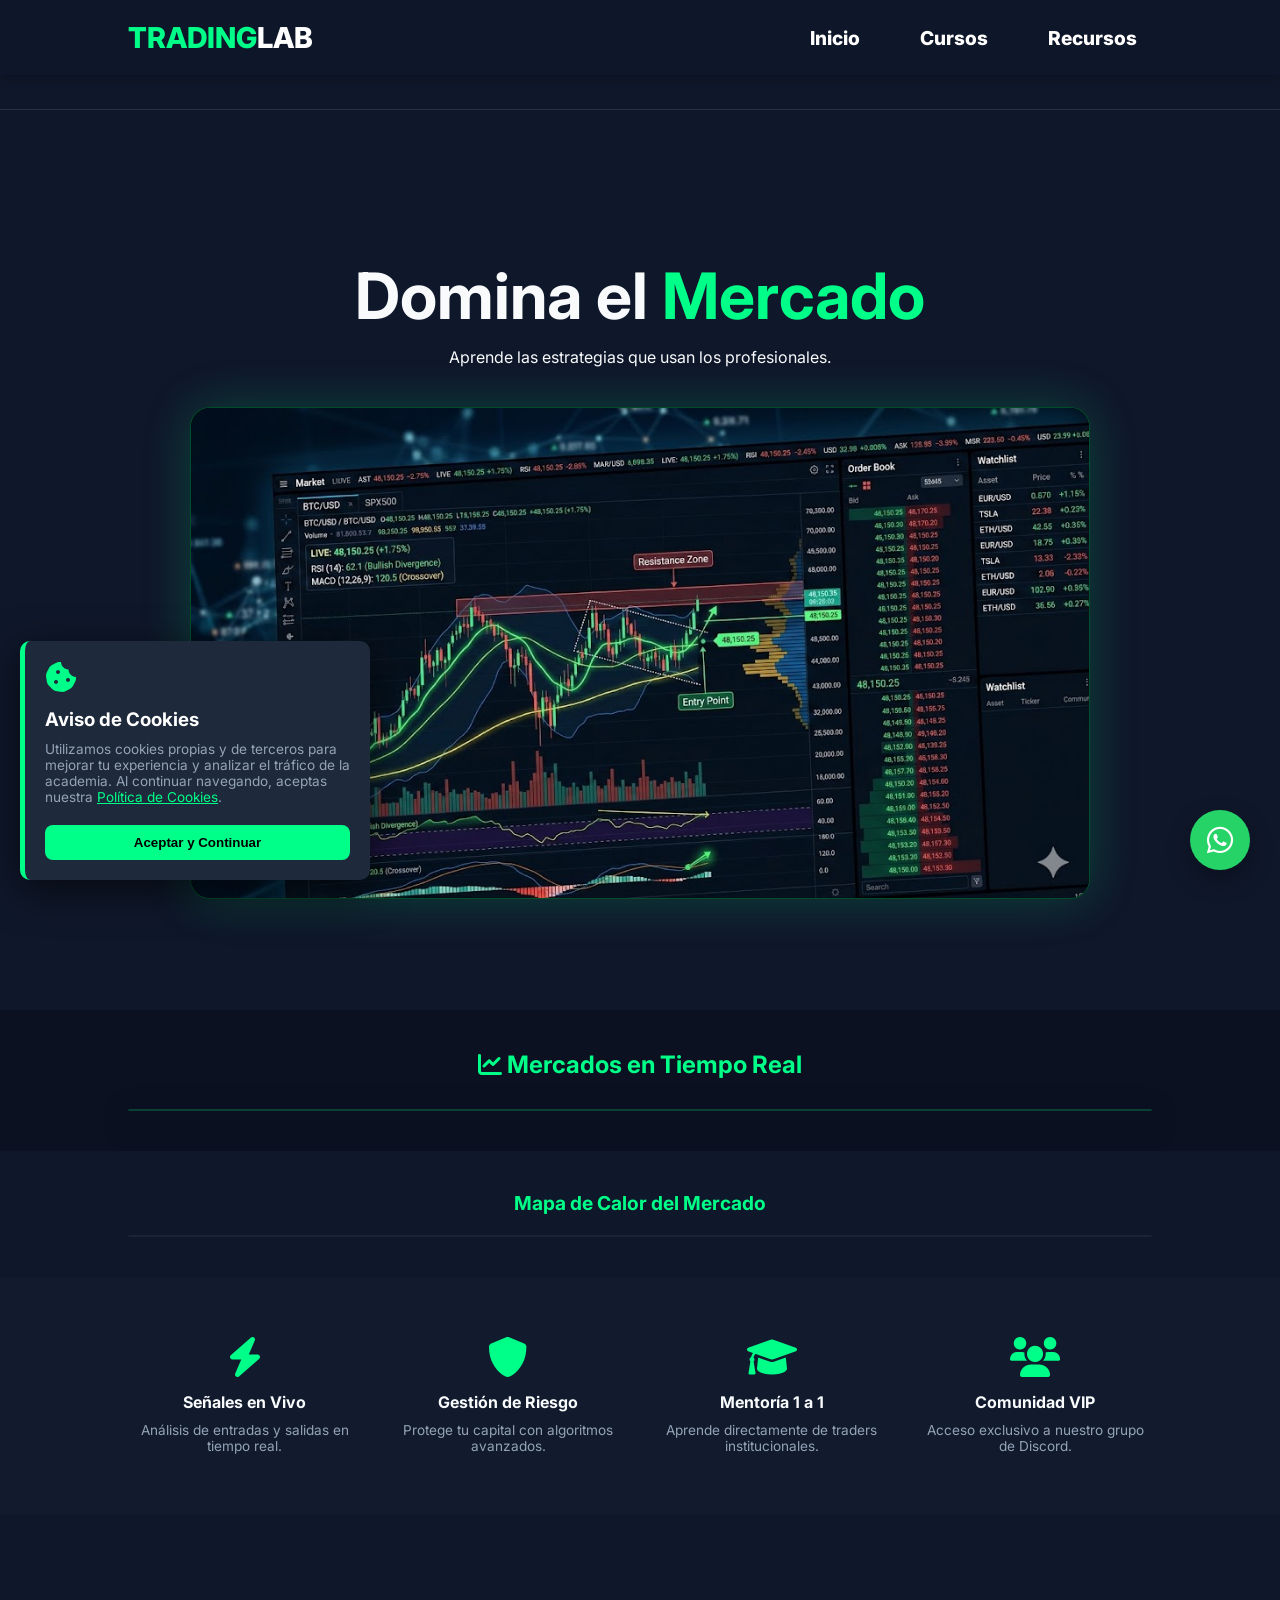
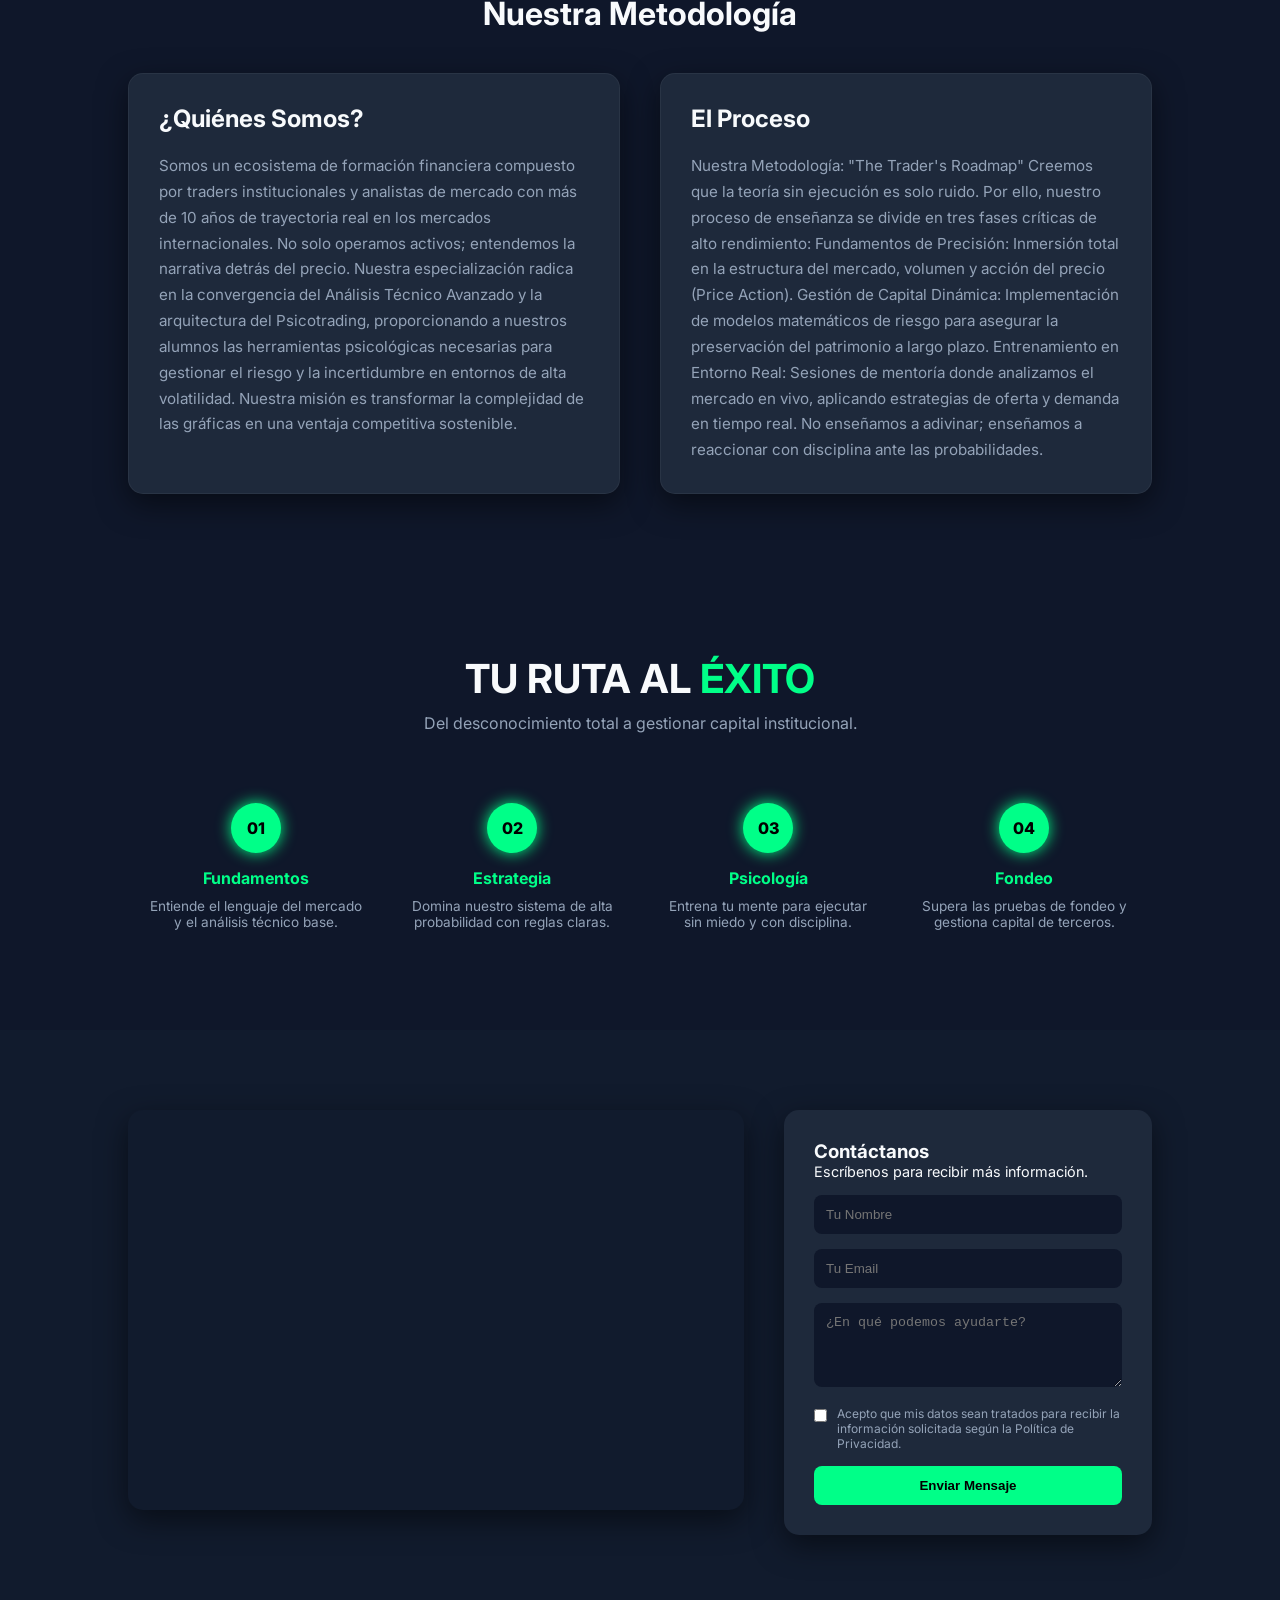
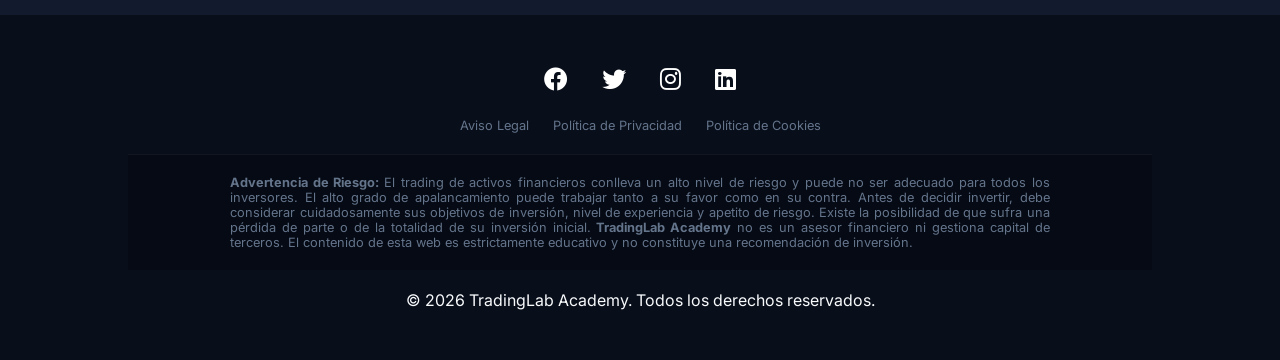
==== commit bcf77718: "Se elimina proyecto entero. Se crea proyecto bien estructurado, con cada pagina en su respectiva car" ====
--- a/index.html
+++ b/index.html
@@ -3,261 +3,19 @@
 <head>
     <meta charset="UTF-8">
     <meta name="viewport" content="width=device-width, initial-scale=1.0">
-    <title>Trading Pro | Academia</title>
+    <title>TradingLab Academy</title>
     <link href="https://fonts.googleapis.com/css2?family=Inter:wght@300;400;600;800&display=swap" rel="stylesheet">
     <link rel="stylesheet" href="https://cdnjs.cloudflare.com/ajax/libs/font-awesome/6.0.0/css/all.min.css">
-    
-    <style>
-        :root {
-            --primary: #00ff88; /* Verde Neón Trading */
-            --bg-dark: #0f172a;
-            --card-bg: #1e293b;
-            --text-light: #f8fafc;
-            --shadow: 0 10px 30px rgba(0, 0, 0, 0.5);
-        }
-
-        * { margin: 0; padding: 0; box-sizing: border-box; }
-        body { font-family: 'Inter', sans-serif; background-color: var(--bg-dark); color: var(--text-light); scroll-behavior: smooth; }
-
-        /* --- NAVEGACIÓN --- */
-        nav {
-            display: flex;
-            justify-content: space-between;
-            align-items: center;
-            padding: 20px 10%;
-            background: rgba(15, 23, 42, 0.95);
-            position: fixed;
-            width: 100%;
-            top: 0;
-            z-index: 1000;
-            box-shadow: 0 2px 10px rgba(0,0,0,0.3);
-        }
-        .logo { font-size: 1.8rem; font-weight: 800; color: var(--primary); }
-        .nav-links { list-style: none; display: flex; }
-        .nav-links li { margin-left: 30px; }
-        .nav-links a { 
-            text-decoration: none; color: white; font-weight: 800; 
-            transition: 0.3s; padding: 8px 15px; border-radius: 5px; font-size: 1.2rem;
-        }
-        .nav-links a:hover { background: var(--primary); color: #000; }
-
-        /* --- SECCIÓN HERO / INICIO --- */
-        #inicio {
-            height: 60vh;
-            display: flex;
-            flex-direction: column;
-            justify-content: center;
-            align-items: center;
-            text-align: center;
-            padding-top: 80px;
-        }
-        h1 { font-size: 3.5rem; margin-bottom: 1rem; }
-        .highlight { color: var(--primary); }
-
-        /* --- SECCIÓN CONÓCENOS --- */
-        #conocenos { padding: 80px 10%; }
-        .section-title { text-align: center; margin-bottom: 40px; font-size: 2rem; }
-        .grid-conocenos {
-            display: grid;
-            grid-template-columns: 1fr 1fr;
-            gap: 40px;
-        }
-        .card {
-            background: var(--card-bg);
-            padding: 30px;
-            border-radius: 15px;
-            box-shadow: var(--shadow);
-            border: 1px solid rgba(255,255,255,0.05);
-        }
-
-        /* --- SECCIÓN TRADING (VIDEO + FORM) --- */
-        #trading {
-            padding: 80px 10%;
-            background: #111b2d;
-            display: flex;
-            gap: 40px;
-            align-items: flex-start;
-        }
-        .video-container { flex: 2; border-radius: 15px; overflow: hidden; box-shadow: var(--shadow); }
-        .video-container iframe { width: 100%; height: 400px; border: none; }
-
-        .form-container {
-            flex: 1;
-            background: var(--card-bg);
-            padding: 30px;
-            border-radius: 15px;
-            box-shadow: var(--shadow);
-        }
-        .form-container input, .form-container textarea {
-            width: 100%;
-            padding: 12px;
-            margin-bottom: 15px;
-            border-radius: 8px;
-            border: none;
-            background: #0f172a;
-            color: white;
-        }
-        .form-container button {
-            width: 100%;
-            padding: 12px;
-            background: var(--primary);
-            border: none;
-            border-radius: 8px;
-            font-weight: bold;
-            cursor: pointer;
-            transition: 0.3s;
-        }
-        .form-container button:hover { transform: translateY(-3px); box-shadow: 0 5px 15px rgba(0, 255, 136, 0.4); }
-
-        /* Ajuste para móviles: Invertir orden y centrar */
-        @media (max-width: 768px) {
-            #trading {
-                flex-direction: column-reverse; /* ESTA ES LA MAGIA: Formulario arriba, Video abajo */
-                padding: 40px 5%;
-                gap: 30px;
-            }
-            
-            .video-container, .form-container {
-                width: 100%; /* Asegura que ocupen todo el ancho en móvil */
-            }
-
-            .grid-conocenos {
-                grid-template-columns: 1fr; /* Una sola columna en móvil para las tarjetas */
-            }
-
-            h1 { font-size: 2.5rem; } /* Título un poco más pequeño en móvil */
-
-            .nav-links a { 
-            text-decoration: none; color: white; font-weight: 800; 
-            transition: 0.3s; padding: 8px 15px; border-radius: 5px; font-size: 1.2rem;}
-        }
-
-        .video-container { flex: 2; border-radius: 15px; overflow: hidden; box-shadow: var(--shadow); }
-        .video-container iframe { width: 100%; aspect-ratio: 16/9; border: none; display: block; }
-
-        .form-container {
-            flex: 1;
-            background: var(--card-bg);
-            padding: 30px;
-            border-radius: 15px;
-            box-shadow: var(--shadow);
-        }
-
-        .card:hover {
-            border-color: var(--primary);
-            transform: translateY(-10px);
-        }
-        .card:hover h3 { color: var(--primary); transition: 0.3s; }
-        .card h3 { margin-bottom: 20px; font-size: 1.5rem; }
-        .card p { font-size: 0.95rem; line-height: 1.7; color: #94a3b8; }
-
-        /* --- FOOTER --- */
-        footer {
-            padding: 50px 10%;
-            text-align: center;
-            background: #080e1a;
-        }
-        .social-icons { margin-bottom: 20px; }
-        .social-icons a {
-            color: white;
-            font-size: 1.5rem;
-            margin: 0 15px;
-            transition: 0.3s;
-        }
-
-      /* --- SECCIÓN HERO / INICIO --- */
-#inicio {
-    min-height: 100vh; /* Permite que la sección crezca si el contenido es grande */
-    display: flex;
-    flex-direction: column;
-    justify-content: center;
-    align-items: center;
-    text-align: center;
-    padding: 120px 10% 80px; /* Aumentamos el padding inferior para que no se corte */
-}
-
-h1 { 
-    font-size: clamp(2.5rem, 8vw, 4rem); /* Tamaño fluido para que no rompa en móviles */
-    margin-bottom: 1rem; 
-    line-height: 1.1; 
-}
-
-/* Contenedor de la imagen corregido */
-.hero-img-container {
-    width: 100%;
-    max-width: 900px;
-    margin: 40px auto 0; /* Centrado con margen arriba */
-    border-radius: 20px;
-    overflow: hidden; 
-    box-shadow: 0 0 50px rgba(0, 255, 136, 0.2);
-    border: 1px solid rgba(0, 255, 136, 0.3);
-    background-color: #000;
-}
-
-.hero-img {
-    width: 100%;
-    height: auto; /* Mantiene la proporción real sin estirar */
-    display: block;
-    transition: transform 0.5s ease;
-}
-
-.hero-img-container:hover .hero-img {
-    transform: scale(1.05);
-}
-        .social-icons a:hover { color: var(--primary); }
-
-        .roadmap-container {
-    display: flex;
-    justify-content: space-between;
-    position: relative;
-    margin-top: 50px;
-}
-.roadmap-step {
-    text-align: center;
-    flex: 1;
-    position: relative;
-    padding: 20px;
-}
-.step-number {
-    width: 50px;
-    height: 50px;
-    background: var(--primary);
-    color: #000;
-    border-radius: 50%;
-    display: flex;
-    align-items: center;
-    justify-content: center;
-    font-weight: 800;
-    margin: 0 auto 15px;
-    box-shadow: 0 0 15px var(--primary);
-}
-.roadmap-step::after {
-    content: '';
-    position: absolute;
-    top: 45px;
-    left: 50%;
-    width: 100%;
-    height: 2px;
-    background: rgba(0, 255, 136, 0.2);
-    z-index: -1;
-}
-.roadmap-step:last-child::after { display: none; }
-
-@media (max-width: 768px) {
-    .roadmap-container { flex-direction: column; gap: 30px; }
-    .roadmap-step::after { display: none; }
-}
-    </style>
+    <link rel="stylesheet" href="style.css" />
 </head>
 <body>
-
     <nav>
         <div class="logo">TRADING<span style="color:white">LAB</span></div>
         <ul class="nav-links">
             <li><a href="#inicio">Inicio</a></li>
-            <li><a href="trading.html">Cursos</a></li>
+            <li><a href="Cursos/trading.html">Cursos</a></li>
              <!-- <li><a href="#conocenos">Conócenos</a></li> -->
-            <li><a href="recursos.html">Recursos</a></li>
+            <li><a href="Recursos/recursos.html">Recursos</a></li>
         </ul>
     </nav>
     <div style="height: 40px; background: #0f172a; border-bottom: 1px solid rgba(255,255,255,0.1); margin-top: 70px;">
@@ -283,7 +41,7 @@
         <h1>Domina el <span class="highlight">Mercado</span></h1>
         <p>Aprende las estrategias que usan los profesionales.</p>
         <div class="hero-img-container">
-           <img src="terminal_elite.jpg" alt="Trading Terminal Elite" class="hero-img">
+           <img src="Imagenes/terminal_elite.jpg" alt="Trading Terminal Elite" class="hero-img">
         </div>
 
     </section>
@@ -462,13 +220,14 @@
             <a href="https://linkedin.com" target="_blank"><i class="fab fa-linkedin"></i></a>
         </div>
         <div style="margin-bottom: 20px;">
-            <a href="legal.html" style="color: #64748b; text-decoration: none; font-size: 0.8rem; margin: 0 10px;">Aviso Legal</a>
-            <a href="legal.html" style="color: #64748b; text-decoration: none; font-size: 0.8rem; margin: 0 10px;">Política de Privacidad</a>
-            <a href="legal.html" style="color: #64748b; text-decoration: none; font-size: 0.8rem; margin: 0 10px;">Política de Cookies</a>
+            <a href="Legal/legal.html" style="color: #64748b; text-decoration: none; font-size: 0.8rem; margin: 0 10px;">Aviso Legal</a>
+            <a href="Legal/legal.html" style="color: #64748b; text-decoration: none; font-size: 0.8rem; margin: 0 10px;">Política de Privacidad</a>
+            <a href="Legal/legal.html" style="color: #64748b; text-decoration: none; font-size: 0.8rem; margin: 0 10px;">Política de Cookies</a>
         </div>
         <div class="risk-disclaimer" style="padding: 20px 10%; background: #050a14; color: #64748b; font-size: 0.8rem; text-align: justify; border-top: 1px solid rgba(255,255,255,0.05);">
             <p><strong>Advertencia de Riesgo:</strong> El trading de activos financieros conlleva un alto nivel de riesgo y puede no ser adecuado para todos los inversores. El alto grado de apalancamiento puede trabajar tanto a su favor como en su contra. Antes de decidir invertir, debe considerar cuidadosamente sus objetivos de inversión, nivel de experiencia y apetito de riesgo. Existe la posibilidad de que sufra una pérdida de parte o de la totalidad de su inversión inicial. <strong>TradingLab Academy</strong> no es un asesor financiero ni gestiona capital de terceros. El contenido de esta web es estrictamente educativo y no constituye una recomendación de inversión.</p>
         </div>
+        <br>
         <p>&copy; 2026 TradingLab Academy. Todos los derechos reservados.</p>
     </footer>
 
@@ -480,88 +239,23 @@
             <button onclick="acceptCookies()" class="cookie-btn">Aceptar y Continuar</button>
         </div>
     </div>
-
-<style>
-    /* pantalla mas pequeña en movil */
-    .cookie-overlay {
-        position: fixed;
-        bottom: 20px;
-        left: 20px;
-        background: var(--card-bg);
-        border-left: 5px solid var(--primary); /* Una línea verde elegante a la izquierda */
-        border-radius: 10px;
-        padding: 20px;
-        z-index: 9999;
-        display: none;
-        box-shadow: 0 10px 40px rgba(0,0,0,0.6);
-        max-width: 350px; /* Un poco más estrecho para que sea discreto */
-    }
-    .cookie-content h3 { margin-bottom: 10px; color: white; }
-    .cookie-content p { font-size: 0.85rem; color: #94a3b8; margin-bottom: 20px; }
-    .cookie-btn {
-        background: var(--primary);
-        color: #000;
-        border: none;
-        padding: 10px 20px;
-        border-radius: 8px;
-        font-weight: bold;
-        cursor: pointer;
-        width: 100%;
-        transition: 0.3s;
-    }
-    .cookie-btn:hover { transform: scale(1.02); background: #fff; }
-
-    /* Para que se vea bien en móviles */
-    @media (max-width: 768px) {
-        .cookie-overlay { left: 10px; right: 10px; bottom: 10px; }
-    }
-
-    /* --- Ajustes específicos para que la navegación quepa en móvil --- */
-@media (max-width: 768px) {
-    nav {
-        padding: 10px 3%; /* Menos espacio arriba y a los lados */
-    }
-
-    .logo {
-        font-size: 1.3rem; /* Logo más pequeño */
-    }
-
-    .nav-links li {
-        margin-left: 10px; /* Menos separación entre los botones */
-    }
-
-    .nav-links a {
-        padding: 5px 8px; /* Botones más compactos */
-        font-size: 1rem; /* Letra más pequeña para que quepan todos en una fila */
-    }
-
-    /* Reducimos también el margen del ticker tape para que no quede un hueco blanco grande */
-    div[style*="margin-top: 70px"] {
-        margin-top: 55px !important; 
-    }
-
-    /* ... aquí puedes dejar el resto de código de #trading y grid que ya tenías ... */
-}
-</style>
-
-<script>
-    function acceptCookies() {
-        // Guarda la decisión en el almacenamiento local del navegador
-        localStorage.setItem('cookiesAceptadas', 'true');
-        // Oculta el banner
-        document.getElementById('cookie-banner').style.display = 'none';
-    }
-
-    // Al cargar la página, comprueba si ya las aceptó anteriormente
-    window.onload = function() {
-        if (!localStorage.getItem('cookiesAceptadas')) {
-            document.getElementById('cookie-banner').style.display = 'block';
-        }
-    }
-</script>
-<a href="https://wa.me/TUNUMERO" target="_blank" style="position: fixed; bottom: 30px; right: 30px; background: #25d366; color: white; border-radius: 50%; width: 60px; height: 60px; display: flex; align-items: center; justify-content: center; font-size: 30px; box-shadow: 0 10px 25px rgba(0,0,0,0.3); z-index: 1000; text-decoration: none; transition: 0.3s;">
-    <i class="fab fa-whatsapp"></i>
-</a>
+    <script>
+        function acceptCookies() {
+            // Guarda la decisión en el almacenamiento local del navegador
+            localStorage.setItem('cookiesAceptadas', 'true');
+            // Oculta el banner
+            document.getElementById('cookie-banner').style.display = 'none';
+        }
+
+        // Al cargar la página, comprueba si ya las aceptó anteriormente
+        window.onload = function() {
+            if (!localStorage.getItem('cookiesAceptadas')) {
+                document.getElementById('cookie-banner').style.display = 'block';
+            }
+        }
+    </script>
+    <a href="https://wa.me/TUNUMERO" target="_blank" style="position: fixed; bottom: 30px; right: 30px; background: #25d366; color: white; border-radius: 50%; width: 60px; height: 60px; display: flex; align-items: center; justify-content: center; font-size: 30px; box-shadow: 0 10px 25px rgba(0,0,0,0.3); z-index: 1000; text-decoration: none; transition: 0.3s;">
+        <i class="fab fa-whatsapp"></i>
+    </a>
 </body>
-
 </html>
--- a/style.css
+++ b/style.css
@@ -0,0 +1,300 @@
+ :root {
+            --primary: #00ff88; /* Verde Neón Trading */
+            --bg-dark: #0f172a;
+            --card-bg: #1e293b;
+            --text-light: #f8fafc;
+            --shadow: 0 10px 30px rgba(0, 0, 0, 0.5);
+        }
+
+        * { margin: 0; padding: 0; box-sizing: border-box; }
+        body { font-family: 'Inter', sans-serif; background-color: var(--bg-dark); color: var(--text-light); scroll-behavior: smooth; }
+
+        /* --- NAVEGACIÓN --- */
+        nav {
+            display: flex;
+            justify-content: space-between;
+            align-items: center;
+            padding: 20px 10%;
+            background: rgba(15, 23, 42, 0.95);
+            position: fixed;
+            width: 100%;
+            top: 0;
+            z-index: 1000;
+            box-shadow: 0 2px 10px rgba(0,0,0,0.3);
+        }
+        .logo { font-size: 1.8rem; font-weight: 800; color: var(--primary); }
+        .nav-links { list-style: none; display: flex; }
+        .nav-links li { margin-left: 30px; }
+        .nav-links a { 
+            text-decoration: none; color: white; font-weight: 800; 
+            transition: 0.3s; padding: 8px 15px; border-radius: 5px; font-size: 1.2rem;
+        }
+        .nav-links a:hover { background: var(--primary); color: #000; }
+
+        /* --- SECCIÓN HERO / INICIO --- */
+        #inicio {
+            height: 60vh;
+            display: flex;
+            flex-direction: column;
+            justify-content: center;
+            align-items: center;
+            text-align: center;
+            padding-top: 80px;
+        }
+        h1 { font-size: 3.5rem; margin-bottom: 1rem; }
+        .highlight { color: var(--primary); }
+
+        /* --- SECCIÓN CONÓCENOS --- */
+        #conocenos { padding: 80px 10%; }
+        .section-title { text-align: center; margin-bottom: 40px; font-size: 2rem; }
+        .grid-conocenos {
+            display: grid;
+            grid-template-columns: 1fr 1fr;
+            gap: 40px;
+        }
+        .card {
+            background: var(--card-bg);
+            padding: 30px;
+            border-radius: 15px;
+            box-shadow: var(--shadow);
+            border: 1px solid rgba(255,255,255,0.05);
+        }
+
+        /* --- SECCIÓN TRADING (VIDEO + FORM) --- */
+        #trading {
+            padding: 80px 10%;
+            background: #111b2d;
+            display: flex;
+            gap: 40px;
+            align-items: flex-start;
+        }
+        .video-container { flex: 2; border-radius: 15px; overflow: hidden; box-shadow: var(--shadow); }
+        .video-container iframe { width: 100%; height: 400px; border: none; }
+
+        .form-container {
+            flex: 1;
+            background: var(--card-bg);
+            padding: 30px;
+            border-radius: 15px;
+            box-shadow: var(--shadow);
+        }
+        .form-container input, .form-container textarea {
+            width: 100%;
+            padding: 12px;
+            margin-bottom: 15px;
+            border-radius: 8px;
+            border: none;
+            background: #0f172a;
+            color: white;
+        }
+        .form-container button {
+            width: 100%;
+            padding: 12px;
+            background: var(--primary);
+            border: none;
+            border-radius: 8px;
+            font-weight: bold;
+            cursor: pointer;
+            transition: 0.3s;
+        }
+        .form-container button:hover { transform: translateY(-3px); box-shadow: 0 5px 15px rgba(0, 255, 136, 0.4); }
+
+        /* Ajuste para móviles: Invertir orden y centrar */
+        @media (max-width: 768px) {
+            #trading {
+                flex-direction: column-reverse; /* ESTA ES LA MAGIA: Formulario arriba, Video abajo */
+                padding: 40px 5%;
+                gap: 30px;
+            }
+            
+            .video-container, .form-container {
+                width: 100%; /* Asegura que ocupen todo el ancho en móvil */
+            }
+
+            .grid-conocenos {
+                grid-template-columns: 1fr; /* Una sola columna en móvil para las tarjetas */
+            }
+
+            h1 { font-size: 2.5rem; } /* Título un poco más pequeño en móvil */
+
+            .nav-links a { 
+            text-decoration: none; color: white; font-weight: 800; 
+            transition: 0.3s; padding: 8px 15px; border-radius: 5px; font-size: 1.2rem;}
+        }
+
+        .video-container { flex: 2; border-radius: 15px; overflow: hidden; box-shadow: var(--shadow); }
+        .video-container iframe { width: 100%; aspect-ratio: 16/9; border: none; display: block; }
+
+        .form-container {
+            flex: 1;
+            background: var(--card-bg);
+            padding: 30px;
+            border-radius: 15px;
+            box-shadow: var(--shadow);
+        }
+
+        .card:hover {
+            border-color: var(--primary);
+            transform: translateY(-10px);
+        }
+        .card:hover h3 { color: var(--primary); transition: 0.3s; }
+        .card h3 { margin-bottom: 20px; font-size: 1.5rem; }
+        .card p { font-size: 0.95rem; line-height: 1.7; color: #94a3b8; }
+
+        /* --- FOOTER --- */
+        footer {
+            padding: 50px 10%;
+            text-align: center;
+            background: #080e1a;
+        }
+        .social-icons { margin-bottom: 20px; }
+        .social-icons a {
+            color: white;
+            font-size: 1.5rem;
+            margin: 0 15px;
+            transition: 0.3s;
+        }
+
+      /* --- SECCIÓN HERO / INICIO --- */
+#inicio {
+    min-height: 100vh; /* Permite que la sección crezca si el contenido es grande */
+    display: flex;
+    flex-direction: column;
+    justify-content: center;
+    align-items: center;
+    text-align: center;
+    padding: 120px 10% 80px; /* Aumentamos el padding inferior para que no se corte */
+}
+
+h1 { 
+    font-size: clamp(2.5rem, 8vw, 4rem); /* Tamaño fluido para que no rompa en móviles */
+    margin-bottom: 1rem; 
+    line-height: 1.1; 
+}
+
+/* Contenedor de la imagen corregido */
+.hero-img-container {
+    width: 100%;
+    max-width: 900px;
+    margin: 40px auto 0; /* Centrado con margen arriba */
+    border-radius: 20px;
+    overflow: hidden; 
+    box-shadow: 0 0 50px rgba(0, 255, 136, 0.2);
+    border: 1px solid rgba(0, 255, 136, 0.3);
+    background-color: #000;
+}
+
+.hero-img {
+    width: 100%;
+    height: auto; /* Mantiene la proporción real sin estirar */
+    display: block;
+    transition: transform 0.5s ease;
+}
+
+.hero-img-container:hover .hero-img {
+    transform: scale(1.05);
+}
+        .social-icons a:hover { color: var(--primary); }
+
+        .roadmap-container {
+    display: flex;
+    justify-content: space-between;
+    position: relative;
+    margin-top: 50px;
+}
+.roadmap-step {
+    text-align: center;
+    flex: 1;
+    position: relative;
+    padding: 20px;
+}
+.step-number {
+    width: 50px;
+    height: 50px;
+    background: var(--primary);
+    color: #000;
+    border-radius: 50%;
+    display: flex;
+    align-items: center;
+    justify-content: center;
+    font-weight: 800;
+    margin: 0 auto 15px;
+    box-shadow: 0 0 15px var(--primary);
+}
+.roadmap-step::after {
+    content: '';
+    position: absolute;
+    top: 45px;
+    left: 50%;
+    width: 100%;
+    height: 2px;
+    background: rgba(0, 255, 136, 0.2);
+    z-index: -1;
+}
+.roadmap-step:last-child::after { display: none; }
+
+@media (max-width: 768px) {
+    .roadmap-container { flex-direction: column; gap: 30px; }
+    .roadmap-step::after { display: none; }
+}
+
+/* pantalla mas pequeña en movil */
+    .cookie-overlay {
+        position: fixed;
+        bottom: 20px;
+        left: 20px;
+        background: var(--card-bg);
+        border-left: 5px solid var(--primary); /* Una línea verde elegante a la izquierda */
+        border-radius: 10px;
+        padding: 20px;
+        z-index: 9999;
+        display: none;
+        box-shadow: 0 10px 40px rgba(0,0,0,0.6);
+        max-width: 350px; /* Un poco más estrecho para que sea discreto */
+    }
+    .cookie-content h3 { margin-bottom: 10px; color: white; }
+    .cookie-content p { font-size: 0.85rem; color: #94a3b8; margin-bottom: 20px; }
+    .cookie-btn {
+        background: var(--primary);
+        color: #000;
+        border: none;
+        padding: 10px 20px;
+        border-radius: 8px;
+        font-weight: bold;
+        cursor: pointer;
+        width: 100%;
+        transition: 0.3s;
+    }
+    .cookie-btn:hover { transform: scale(1.02); background: #fff; }
+
+    /* Para que se vea bien en móviles */
+    @media (max-width: 768px) {
+        .cookie-overlay { left: 10px; right: 10px; bottom: 10px; }
+    }
+
+    /* --- Ajustes específicos para que la navegación quepa en móvil --- */
+@media (max-width: 768px) {
+    nav {
+        padding: 10px 3%; /* Menos espacio arriba y a los lados */
+    }
+
+    .logo {
+        font-size: 1.3rem; /* Logo más pequeño */
+    }
+
+    .nav-links li {
+        margin-left: 10px; /* Menos separación entre los botones */
+    }
+
+    .nav-links a {
+        padding: 5px 8px; /* Botones más compactos */
+        font-size: 1rem; /* Letra más pequeña para que quepan todos en una fila */
+    }
+
+    /* Reducimos también el margen del ticker tape para que no quede un hueco blanco grande */
+    div[style*="margin-top: 70px"] {
+        margin-top: 55px !important; 
+    }
+
+    /* ... aquí puedes dejar el resto de código de #trading y grid que ya tenías ... */
+}
